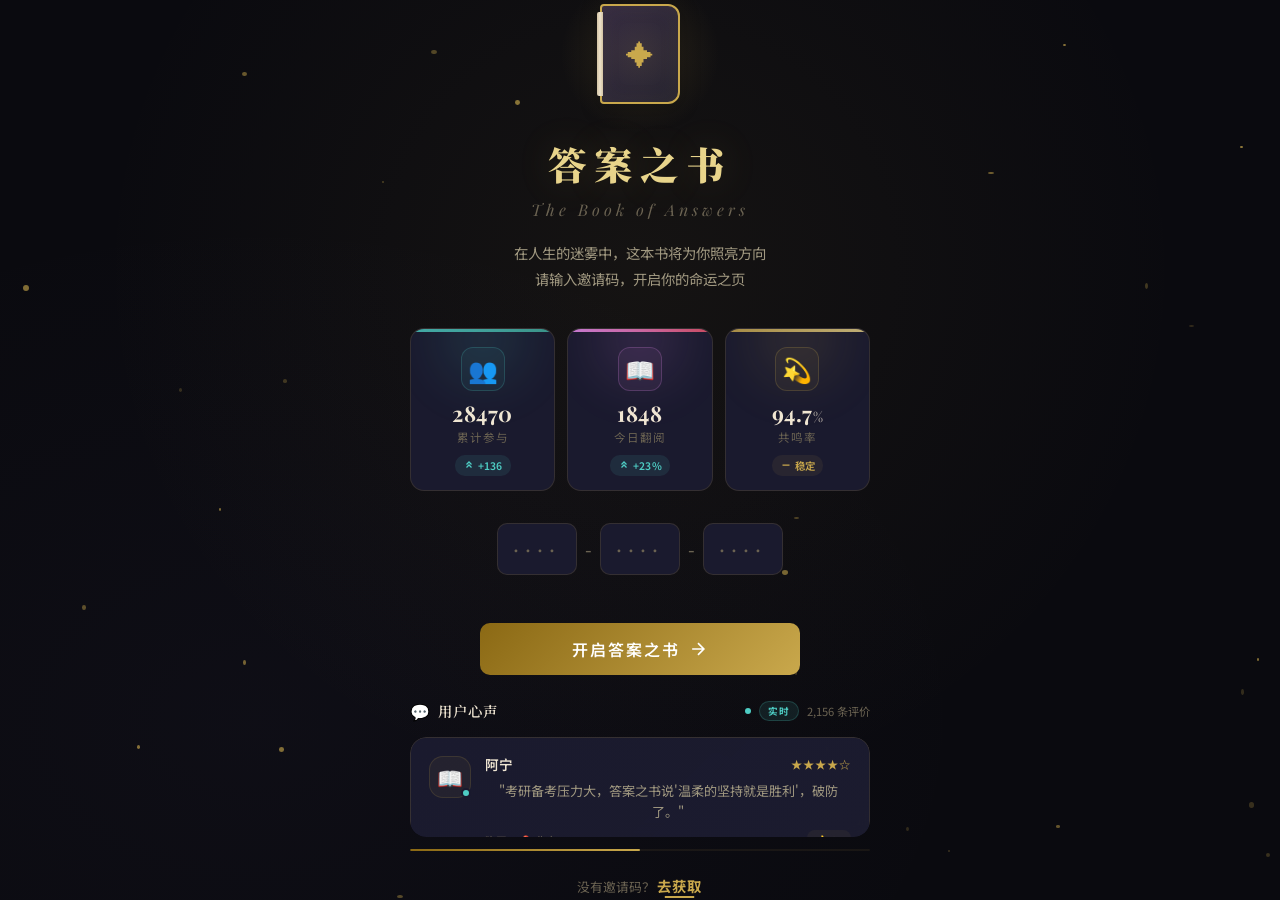
==== index.html @ 8a8ade51 "Deploy answer-book to GitHub Pages" ====
<!DOCTYPE html>
<html lang="zh-CN">
<head>
    <meta charset="UTF-8">
    <meta name="viewport" content="width=device-width, initial-scale=1.0, maximum-scale=1.0, user-scalable=no, viewport-fit=cover">
    <title>答案之书 · The Book of Answers</title>
    <meta name="description" content="在犹豫不决的时候，翻开答案之书，找到你内心的答案">
    <link rel="preconnect" href="https://fonts.googleapis.com">
    <link href="https://fonts.googleapis.com/css2?family=Playfair+Display:ital,wght@0,400;0,700;1,400&family=Noto+Serif+SC:wght@400;600;700;900&family=Noto+Sans+SC:wght@300;400;500;700&display=swap" rel="stylesheet">
    <link rel="stylesheet" href="styles.css">
</head>
<body>
    <div id="app">
        <!-- ============ 第一屏：邀请码验证 ============ -->
        <section id="page-invite" class="page active">
            <div class="invite-container">
                <!-- 高级粒子背景 -->
                <div class="invite-particles" id="particles"></div>
                <!-- 光晕装饰 -->
                <div class="ambient-orb orb-1"></div>
                <div class="ambient-orb orb-2"></div>
                <div class="ambient-orb orb-3"></div>

                <div class="invite-content">



                    <div class="book-icon-wrapper">
                        <div class="book-icon">
                            <div class="book-cover">
                                <span class="book-symbol">✦</span>
                            </div>
                            <div class="book-pages"></div>
                        </div>
                        <div class="book-glow"></div>
                        <!-- 光环动画 -->
                        <div class="book-ring ring-1"></div>
                        <div class="book-ring ring-2"></div>
                    </div>

                    <h1 class="invite-title">答案之书</h1>
                    <p class="invite-subtitle">The Book of Answers</p>
                    <p class="invite-desc">在人生的迷雾中，这本书将为你照亮方向<br>请输入邀请码，开启你的命运之页</p>
                    
                    <!-- 数据统计卡片组 -->
                    <div class="stats-cards">
                        <div class="stat-card stat-card-users">
                            <div class="stat-card-glow"></div>
                            <div class="stat-card-icon">
                                <span class="stat-icon-inner">👥</span>
                                <div class="stat-icon-ring"></div>
                            </div>
                            <div class="stat-card-body">
                                <div class="stat-card-number" id="statUsers">28,462</div>
                                <div class="stat-card-label">累计参与</div>
                            </div>
                            <div class="stat-card-trend trend-up">
                                <svg width="12" height="12" viewBox="0 0 24 24" fill="none" stroke="currentColor" stroke-width="2.5"><path d="M7 17l5-5 5 5"/><path d="M7 11l5-5 5 5"/></svg>
                                <span class="trend-text">+128</span>
                            </div>
                        </div>
                        <div class="stat-card stat-card-today">
                            <div class="stat-card-glow"></div>
                            <div class="stat-card-icon">
                                <span class="stat-icon-inner">📖</span>
                                <div class="stat-icon-ring"></div>
                            </div>
                            <div class="stat-card-body">
                                <div class="stat-card-number" id="statToday">1,847</div>
                                <div class="stat-card-label">今日翻阅</div>
                            </div>
                            <div class="stat-card-trend trend-up">
                                <svg width="12" height="12" viewBox="0 0 24 24" fill="none" stroke="currentColor" stroke-width="2.5"><path d="M7 17l5-5 5 5"/><path d="M7 11l5-5 5 5"/></svg>
                                <span class="trend-text">+23%</span>
                            </div>
                        </div>
                        <div class="stat-card stat-card-rate">
                            <div class="stat-card-glow"></div>
                            <div class="stat-card-icon">
                                <span class="stat-icon-inner">💫</span>
                                <div class="stat-icon-ring"></div>
                            </div>
                            <div class="stat-card-body">
                                <div class="stat-card-number" id="statAccuracy">94.7<span class="stat-unit">%</span></div>
                                <div class="stat-card-label">共鸣率</div>
                            </div>
                            <div class="stat-card-trend trend-stable">
                                <svg width="12" height="12" viewBox="0 0 24 24" fill="none" stroke="currentColor" stroke-width="2.5"><path d="M5 12h14"/></svg>
                                <span class="trend-text">稳定</span>
                            </div>
                        </div>
                    </div>

                    <div class="invite-input-group">
                        <div class="code-inputs">
                            <input type="text" class="code-segment" id="code1" maxlength="4" placeholder="····" autocomplete="off">
                            <span class="code-divider">-</span>
                            <input type="text" class="code-segment" id="code2" maxlength="4" placeholder="····" autocomplete="off">
                            <span class="code-divider">-</span>
                            <input type="text" class="code-segment" id="code3" maxlength="4" placeholder="····" autocomplete="off">
                        </div>
                        <p class="invite-error" id="inviteError"></p>
                        <button class="btn-enter" id="btnEnter" onclick="verifyInviteCode()">
                            <span>开启答案之书</span>
                            <svg width="20" height="20" viewBox="0 0 24 24" fill="none" stroke="currentColor" stroke-width="2"><path d="M5 12h14M12 5l7 7-7 7"/></svg>
                        </button>
                    </div>

                    <!-- 用户评价横板卡片 -->
                    <div class="testimonial-section">
                        <div class="testimonial-header">
                            <div class="testimonial-header-left">
                                <span class="testimonial-icon">💬</span>
                                <span class="testimonial-title">用户心声</span>
                            </div>
                            <div class="testimonial-header-right">
                                <span class="testimonial-live-dot"></span>
                                <span class="testimonial-badge">实时</span>
                                <span class="testimonial-total">2,156 条评价</span>
                            </div>
                        </div>
                        <div class="testimonial-track-wrapper">
                            <div class="testimonial-track" id="testimonialTrack">
                                <div class="testimonial-hcard active">
                                    <div class="t-hcard-left">
                                        <div class="t-avatar-wrapper">
                                            <span class="t-avatar">🌸</span>
                                            <span class="t-avatar-status"></span>
                                        </div>
                                    </div>
                                    <div class="t-hcard-body">
                                        <div class="t-hcard-top">
                                            <span class="t-username">小鹿</span>
                                            <span class="t-stars">★★★★★</span>
                                        </div>
                                        <p class="t-hcard-text">"犹豫要不要辞职的时候翻到了'机不可失时不再来'，给了我勇气。"</p>
                                        <div class="t-hcard-footer">
                                            <span class="t-time">3小时前</span>
                                            <span class="t-location">📍 杭州</span>
                                            <span class="t-helpful">👍 128</span>
                                        </div>
                                    </div>
                                </div>
                                <div class="testimonial-hcard">
                                    <div class="t-hcard-left">
                                        <div class="t-avatar-wrapper">
                                            <span class="t-avatar">🦋</span>
                                            <span class="t-avatar-status"></span>
                                        </div>
                                    </div>
                                    <div class="t-hcard-body">
                                        <div class="t-hcard-top">
                                            <span class="t-username">清风</span>
                                            <span class="t-stars">★★★★★</span>
                                        </div>
                                        <p class="t-hcard-text">"真的很神奇，翻到的答案就像有人在对我说话一样温暖。"</p>
                                        <div class="t-hcard-footer">
                                            <span class="t-time">5小时前</span>
                                            <span class="t-location">📍 上海</span>
                                            <span class="t-helpful">👍 96</span>
                                        </div>
                                    </div>
                                </div>
                                <div class="testimonial-hcard">
                                    <div class="t-hcard-left">
                                        <div class="t-avatar-wrapper">
                                            <span class="t-avatar">🌙</span>
                                            <span class="t-avatar-status"></span>
                                        </div>
                                    </div>
                                    <div class="t-hcard-body">
                                        <div class="t-hcard-top">
                                            <span class="t-username">月亮</span>
                                            <span class="t-stars">★★★★★</span>
                                        </div>
                                        <p class="t-hcard-text">"问了感情的问题，答案是'好好生活，慢慢相遇'，瞬间治愈。"</p>
                                        <div class="t-hcard-footer">
                                            <span class="t-time">昨天</span>
                                            <span class="t-location">📍 成都</span>
                                            <span class="t-helpful">👍 203</span>
                                        </div>
                                    </div>
                                </div>
                                <div class="testimonial-hcard">
                                    <div class="t-hcard-left">
                                        <div class="t-avatar-wrapper">
                                            <span class="t-avatar">📖</span>
                                            <span class="t-avatar-status"></span>
                                        </div>
                                    </div>
                                    <div class="t-hcard-body">
                                        <div class="t-hcard-top">
                                            <span class="t-username">阿宁</span>
                                            <span class="t-stars">★★★★☆</span>
                                        </div>
                                        <p class="t-hcard-text">"考研备考压力大，答案之书说'温柔的坚持就是胜利'，破防了。"</p>
                                        <div class="t-hcard-footer">
                                            <span class="t-time">昨天</span>
                                            <span class="t-location">📍 北京</span>
                                            <span class="t-helpful">👍 87</span>
                                        </div>
                                    </div>
                                </div>
                                <div class="testimonial-hcard">
                                    <div class="t-hcard-left">
                                        <div class="t-avatar-wrapper">
                                            <span class="t-avatar">✨</span>
                                            <span class="t-avatar-status"></span>
                                        </div>
                                    </div>
                                    <div class="t-hcard-body">
                                        <div class="t-hcard-top">
                                            <span class="t-username">星河</span>
                                            <span class="t-stars">★★★★★</span>
                                        </div>
                                        <p class="t-hcard-text">"每天睡前翻一页，已经成了我的仪式感，答案总是恰到好处。"</p>
                                        <div class="t-hcard-footer">
                                            <span class="t-time">2天前</span>
                                            <span class="t-location">📍 深圳</span>
                                            <span class="t-helpful">👍 156</span>
                                        </div>
                                    </div>
                                </div>
                            </div>
                        </div>
                        <div class="testimonial-progress" id="testimonialProgress">
                            <div class="testimonial-progress-bar" id="testimonialProgressBar"></div>
                        </div>
                    </div>
                    
                    <p class="invite-hint">没有邀请码？<a href="javascript:void(0)" class="invite-hint-link" id="buyLink" onclick="goToBuyPage()"><strong>去获取</strong></a></p>
                </div>
            </div>
        </section>

        <!-- ============ 第二屏：问题维度选择 ============ -->
        <section id="page-question" class="page">
            <!-- 氛围装饰：背景粒子 -->
            <div class="q-atmosphere">
                <div class="q-particles" id="qParticles"></div>
                <div class="q-orb q-orb-1"></div>
                <div class="q-orb q-orb-2"></div>
                <div class="q-orb q-orb-3"></div>
                <!-- 浮动符号装饰 -->
                <div class="q-float-symbols">
                    <span class="q-float-sym sym-1">✦</span>
                    <span class="q-float-sym sym-2">☽</span>
                    <span class="q-float-sym sym-3">✧</span>
                    <span class="q-float-sym sym-4">⚝</span>
                    <span class="q-float-sym sym-5">✦</span>
                    <span class="q-float-sym sym-6">☆</span>
                </div>
            </div>

            <div class="question-container">
                <header class="q-header">
                    <button class="btn-back" onclick="goBackSmart()">
                        <svg width="20" height="20" viewBox="0 0 24 24" fill="none" stroke="currentColor" stroke-width="2"><path d="M19 12H5M12 19l-7-7 7-7"/></svg>
                    </button>
                    <h2 class="q-header-title">向答案之书提问</h2>
                    <div style="width:40px"></div>
                </header>

                <!-- ★ 升级版实时动态信息条 ★ -->
                <div class="question-live-bar" id="questionLiveBar">
                    <!-- 滚动消息区域 -->
                    <div class="live-bar-marquee">
                        <div class="live-bar-marquee-inner" id="liveBarMarquee">
                            <div class="marquee-item active">
                                <span class="marquee-avatar">🌸</span>
                                <span class="marquee-text">来自上海的用户刚刚翻开了第 87 页</span>
                            </div>
                        </div>
                    </div>
                    <!-- 右侧实时计数器 -->
                    <div class="live-bar-right">
                        <div class="live-bar-counter">
                            <span class="live-bar-pulse"></span>
                            <span class="live-counter-num" id="onlineCount">326</span>
                            <span class="live-counter-label">在线</span>
                        </div>
                    </div>
                </div>

                <!-- ★ 实时热门话题滚动条 ★ -->
                <div class="hot-topic-bar">
                    <div class="hot-topic-icon">
                        <span class="fire-icon">🔥</span>
                        <span class="hot-topic-label">热门</span>
                    </div>
                    <div class="hot-topic-scroll" id="hotTopicScroll">
                        <div class="hot-topic-item active" id="hotTopicItem">
                            <span class="hot-topic-text">情感类问题今日最热</span>
                            <span class="hot-topic-count">2,481 人关注</span>
                        </div>
                    </div>
                </div>

                <!-- Step 1: 选择维度 -->
                <div id="step-dimension" class="q-step active">
                    <div class="step-indicator">
                        <div class="step-dot active"></div>
                        <div class="step-line"></div>
                        <div class="step-dot"></div>
                        <div class="step-line"></div>
                        <div class="step-dot"></div>
                    </div>
                    <h3 class="q-step-title">你的问题关于哪个方面？</h3>
                    <p class="q-step-desc">选择一个最贴近你困惑的维度</p>
                    <div class="dimension-grid" id="dimensionGrid"></div>

                    <!-- ★ 升级版热门问题标签云 ★ -->
                    <div class="hot-tags-section">
                        <div class="hot-tags-header">
                            <span class="hot-tags-fire">🔥</span>
                            <span class="hot-tags-title">大家都在问</span>
                            <span class="hot-tags-badge" id="hotTagsBadge">实时</span>
                        </div>
                        <div class="hot-tags-cloud" id="hotTagsCloud">
                            <span class="hot-tag hot-tag-fire" onclick="selectDimension('love')" data-heat="hot">
                                <span class="hot-tag-icon">💕</span>
                                <span class="hot-tag-text">暗恋表白</span>
                                <span class="hot-tag-count">1.2k</span>
                            </span>
                            <span class="hot-tag hot-tag-fire" onclick="selectDimension('career')" data-heat="hot">
                                <span class="hot-tag-icon">💼</span>
                                <span class="hot-tag-text">跳槽选择</span>
                                <span class="hot-tag-count">986</span>
                            </span>
                            <span class="hot-tag hot-tag-warm" onclick="selectDimension('study')" data-heat="warm">
                                <span class="hot-tag-icon">📚</span>
                                <span class="hot-tag-text">考研上岸</span>
                                <span class="hot-tag-count">874</span>
                            </span>
                            <span class="hot-tag hot-tag-warm" onclick="selectDimension('self')" data-heat="warm">
                                <span class="hot-tag-icon">🌟</span>
                                <span class="hot-tag-text">人生方向</span>
                                <span class="hot-tag-count">756</span>
                            </span>
                            <span class="hot-tag hot-tag-normal" onclick="selectDimension('love')" data-heat="normal">
                                <span class="hot-tag-icon">💔</span>
                                <span class="hot-tag-text">分手复合</span>
                                <span class="hot-tag-count">643</span>
                            </span>
                            <span class="hot-tag hot-tag-normal" onclick="selectDimension('wealth')" data-heat="normal">
                                <span class="hot-tag-icon">💰</span>
                                <span class="hot-tag-text">投资决策</span>
                                <span class="hot-tag-count">521</span>
                            </span>
                            <span class="hot-tag hot-tag-cool" onclick="selectDimension('family')" data-heat="cool">
                                <span class="hot-tag-icon">🏠</span>
                                <span class="hot-tag-text">家庭关系</span>
                                <span class="hot-tag-count">412</span>
                            </span>
                            <span class="hot-tag hot-tag-cool" onclick="selectDimension('career')" data-heat="cool">
                                <span class="hot-tag-icon">🚀</span>
                                <span class="hot-tag-text">创业副业</span>
                                <span class="hot-tag-count">389</span>
                            </span>
                        </div>
                    </div>
                </div>

                <!-- Step 2: 选择子分类 -->
                <div id="step-subcategory" class="q-step">
                    <div class="step-indicator">
                        <div class="step-dot done"></div>
                        <div class="step-line done"></div>
                        <div class="step-dot active"></div>
                        <div class="step-line"></div>
                        <div class="step-dot"></div>
                    </div>
                    <h3 class="q-step-title" id="subTitle">更具体地说…</h3>
                    <p class="q-step-desc">选择更精确的分类，帮助答案之书给你更有针对性的回答</p>
                    <div class="subcategory-list" id="subcategoryList"></div>
                    <button class="btn-step-back" onclick="goToStep('step-dimension')">
                        <svg width="16" height="16" viewBox="0 0 24 24" fill="none" stroke="currentColor" stroke-width="2"><path d="M19 12H5M12 19l-7-7 7-7"/></svg>
                        重新选择维度
                    </button>
                </div>

                <!-- Step 3: 确认提问 -->
                <div id="step-confirm" class="q-step">
                    <div class="step-indicator">
                        <div class="step-dot done"></div>
                        <div class="step-line done"></div>
                        <div class="step-dot done"></div>
                        <div class="step-line done"></div>
                        <div class="step-dot active"></div>
                    </div>
                    <div class="confirm-card">
                        <div class="confirm-icon" id="confirmIcon">💕</div>
                        <div class="confirm-dimension" id="confirmDimension">情感</div>
                        <div class="confirm-sub" id="confirmSub">暗恋/表白</div>
                        <div class="confirm-divider"></div>
                        <p class="confirm-instruction">现在，在心中默念你的问题…<br>集中精神，感受你的内心</p>
                        <textarea class="confirm-textarea" id="userQuestion" placeholder="（选填）在这里写下你的问题，获得更精准的解读..." maxlength="200"></textarea>
                        <p class="confirm-char-count"><span id="charCount">0</span>/200</p>
                    </div>

                    <!-- 仪式感提示（升级版） -->
                    <div class="ritual-tip">
                        <div class="ritual-tip-glow"></div>
                        <div class="ritual-tip-icon">🕯️</div>
                        <p>深呼吸，放空杂念，让答案之书感应你的心绪</p>
                        <div class="ritual-tip-sparkles">
                            <span class="sparkle s1">✧</span>
                            <span class="sparkle s2">✦</span>
                            <span class="sparkle s3">✧</span>
                        </div>
                    </div>

                    <button class="btn-divine" onclick="startDivination()">
                        <span class="btn-divine-icon">✦</span>
                        <span>翻开答案之书</span>
                        <span class="btn-divine-glow"></span>
                    </button>
                    <button class="btn-step-back" onclick="goToStep('step-subcategory')">
                        <svg width="16" height="16" viewBox="0 0 24 24" fill="none" stroke="currentColor" stroke-width="2"><path d="M19 12H5M12 19l-7-7 7-7"/></svg>
                        重新选择
                    </button>
                </div>
            </div>
        </section>

        <!-- ============ 第三屏：翻书动画 + Loading ============ -->
        <section id="page-loading" class="page">
            <div class="loading-container">
                <!-- 背景星尘 -->
                <div class="stardust-bg" id="stardustBg"></div>

                <div class="loading-book">
                    <div class="loading-book-inner">
                        <div class="book-3d">
                            <div class="book-3d-cover front">
                                <div class="cover-content">
                                    <span class="cover-symbol">✦</span>
                                    <span class="cover-text">ANSWERS</span>
                                </div>
                            </div>
                            <div class="book-3d-page page-1"><div class="page-inner-text"></div></div>
                            <div class="book-3d-page page-2"><div class="page-inner-text"></div></div>
                            <div class="book-3d-page page-3"><div class="page-inner-text"></div></div>
                            <div class="book-3d-page page-4"><div class="page-inner-text"></div></div>
                            <div class="book-3d-page page-5"><div class="page-inner-text"></div></div>
                            <div class="book-3d-page page-6"><div class="page-inner-text"></div></div>
                            <div class="book-3d-page page-7"><div class="page-inner-text"></div></div>
                            <div class="book-3d-cover back"></div>
                        </div>
                        <!-- 翻书光粒子 -->
                        <div class="flip-particles" id="flipParticles"></div>
                        <!-- 书本阴影 -->
                        <div class="book-shadow"></div>
                    </div>
                </div>
                <div class="loading-text">
                    <p class="loading-main" id="loadingText">答案之书正在翻阅…</p>
                    <p class="loading-sub" id="loadingSubText">命运的齿轮正在转动</p>
                </div>
                <div class="loading-progress">
                    <div class="loading-progress-bar" id="progressBar"></div>
                    <div class="loading-progress-glow"></div>
                </div>
                <!-- 底部氛围文字 -->
                <p class="loading-atmosphere">「 万物皆有答案，你只需翻开那一页 」</p>
            </div>
        </section>

        <!-- ============ 第四屏：答案展示 ============ -->
        <section id="page-answer" class="page">
            <div class="answer-container">
                <div class="answer-book-wrapper">
                    <div class="answer-book">
                        <div class="answer-book-spine"></div>
                        <div class="answer-page-left">
                            <div class="page-number" id="pageNumLeft">—</div>
                            <div class="page-ornament top-left">✦</div>
                            <div class="page-ornament bottom-right">✦</div>
                        </div>
                        <div class="answer-page-right">
                            <div class="page-ornament top-right">✦</div>
                            <div class="page-number-right" id="pageNumRight"></div>
                            <div class="answer-content">
                                <p class="answer-label">— 答案之书 · 第 <span id="answerPageNum">42</span> 页 —</p>
                                <blockquote class="answer-text" id="answerText">
                                    顺其自然
                                </blockquote>
                                <div class="answer-mood" id="answerMood"></div>
                            </div>
                            <div class="page-ornament bottom-left">✦</div>
                        </div>
                    </div>
                </div>

                <div class="answer-actions">
                    <button class="btn-interpret" onclick="showInterpretation()">
                        <span class="btn-interpret-icon">🔮</span>
                        <span>深度解读这个答案</span>
                    </button>
                    <button class="btn-retry" onclick="retryQuestion()">
                        <svg width="18" height="18" viewBox="0 0 24 24" fill="none" stroke="currentColor" stroke-width="2"><path d="M1 4v6h6M23 20v-6h-6"/><path d="M20.49 9A9 9 0 0 0 5.64 5.64L1 10m22 4l-4.64 4.36A9 9 0 0 1 3.51 15"/></svg>
                        <span>再问一次</span>
                    </button>
                    <button class="btn-new-question" onclick="newQuestion()">
                        <svg width="18" height="18" viewBox="0 0 24 24" fill="none" stroke="currentColor" stroke-width="2"><path d="M12 5v14M5 12h14"/></svg>
                        <span>问新的问题</span>
                    </button>
                </div>
            </div>

            <!-- 深度解读弹窗 -->
            <div class="interpret-overlay" id="interpretOverlay">
                <div class="interpret-panel">
                    <div class="interpret-header">
                        <h3>🔮 深度解读</h3>
                        <button class="interpret-close" onclick="closeInterpretation()">✕</button>
                    </div>
                    <div class="interpret-body" id="interpretBody">
                        <div class="interpret-question-info">
                            <span class="interpret-tag" id="interpretTag">情感 · 暗恋/表白</span>
                        </div>
                        <div class="interpret-answer-echo">
                            <span class="echo-label">答案之书说：</span>
                            <span class="echo-text" id="echoText">顺其自然</span>
                        </div>
                        <div class="interpret-content" id="interpretContent"></div>
                        <div class="interpret-user-q" id="interpretUserQ" style="display:none">
                            <span class="uq-label">你的心声：</span>
                            <span class="uq-text" id="uqText"></span>
                        </div>
                        <div class="interpret-extra" id="interpretExtra"></div>
                    </div>
                    <div class="interpret-footer">
                        <button class="btn-share" onclick="saveLongImage()">
                            <svg width="16" height="16" viewBox="0 0 24 24" fill="none" stroke="currentColor" stroke-width="2"><path d="M21 15v4a2 2 0 0 1-2 2H5a2 2 0 0 1-2-2v-4"/><polyline points="7 10 12 15 17 10"/><line x1="12" y1="15" x2="12" y2="3"/></svg>
                            保存长图记录
                        </button>
                        <button class="btn-close-interpret" onclick="closeInterpretation()">知道了</button>
                    </div>
                </div>
            </div>
        </section>
    </div>

    <!-- 全局 Toast -->
    <div class="toast-container" id="toastContainer"></div>

    <script src="answers.js"></script>
    <script src="invite-code.js"></script>
    <script src="app.js"></script>
</body>
</html>
---- styles.css ----
/* ============================================================
   答案之书 · The Book of Answers — 主样式
   ============================================================ */

/* ===== Reset & Variables ===== */
:root {
    --bg-deep: #0a0a0f;
    --bg-surface: #12121a;
    --bg-card: #1a1a2e;
    --bg-card-hover: #222240;
    --text-primary: #f0e6d3;
    --text-secondary: #a09880;
    --text-muted: #6b6352;
    --gold: #c9a84c;
    --gold-light: #e8d48b;
    --gold-dark: #8b6914;
    --accent: #7c6fbd;
    --accent-light: #a89ed6;
    --border: rgba(201, 168, 76, 0.15);
    --shadow: 0 8px 32px rgba(0,0,0,0.4);
    --shadow-gold: 0 0 40px rgba(201, 168, 76, 0.1);
    --radius: 16px;
    --radius-sm: 10px;
    --font-serif: 'Noto Serif SC', 'Playfair Display', Georgia, serif;
    --font-sans: 'Noto Sans SC', -apple-system, BlinkMacSystemFont, sans-serif;
    --safe-bottom: env(safe-area-inset-bottom, 0px);
}

*,*::before,*::after { box-sizing: border-box; margin: 0; padding: 0; }

html { 
    font-size: 16px; 
    -webkit-text-size-adjust: 100%;
    scroll-behavior: smooth;
}

body {
    font-family: var(--font-sans);
    background: var(--bg-deep);
    color: var(--text-primary);
    min-height: 100vh;
    min-height: 100dvh;
    overflow-x: hidden;
    -webkit-font-smoothing: antialiased;
}

/* ===== Page System ===== */
.page {
    position: fixed;
    top: 0; left: 0; right: 0; bottom: 0;
    display: none;
    opacity: 0;
    transition: opacity 0.5s ease;
    overflow-y: auto;
    -webkit-overflow-scrolling: touch;
}
.page.active {
    display: flex;
    flex-direction: column;
    opacity: 1;
    z-index: 1;
    animation: fadeIn 0.6s ease forwards;
}
@keyframes fadeIn {
    from { opacity: 0; transform: translateY(10px); }
    to { opacity: 1; transform: translateY(0); }
}

/* ===== Shake Animation ===== */
@keyframes shake {
    0%,100% { transform: translateX(0); }
    20% { transform: translateX(-8px); }
    40% { transform: translateX(8px); }
    60% { transform: translateX(-5px); }
    80% { transform: translateX(5px); }
}
.shake { animation: shake 0.5s ease; }

/* ===========================================================
   PAGE 1: 邀请码验证
   =========================================================== */
.invite-container {
    flex: 1;
    display: flex;
    align-items: center;
    justify-content: center;
    min-height: 100vh;
    min-height: 100dvh;
    position: relative;
    background: 
        radial-gradient(ellipse at 50% 30%, rgba(201,168,76,0.06) 0%, transparent 60%),
        radial-gradient(ellipse at 20% 80%, rgba(124,111,189,0.04) 0%, transparent 50%),
        var(--bg-deep);
    padding: 24px;
}

/* 粒子 */
.invite-particles { position: absolute; top: 0; left: 0; right: 0; bottom: 0; overflow: hidden; pointer-events: none; }
.particle {
    position: absolute;
    border-radius: 50%;
    background: var(--gold);
    animation: particleFloat 6s ease-in-out infinite;
}
@keyframes particleFloat {
    0%,100% { transform: translateY(0) scale(1); opacity: 0.3; }
    50% { transform: translateY(-30px) scale(1.3); opacity: 0.7; }
}

/* 内容 */
.invite-content {
    text-align: center;
    max-width: 460px;
    width: 100%;
    position: relative;
    z-index: 2;
}

/* 书本图标 */
.book-icon-wrapper {
    position: relative;
    margin-bottom: 32px;
    display: inline-block;
}
.book-icon {
    width: 80px; height: 100px;
    position: relative;
    margin: 0 auto;
}
.book-cover {
    width: 80px; height: 100px;
    background: linear-gradient(135deg, #2a2240, #1a1a2e);
    border: 2px solid var(--gold);
    border-radius: 4px 12px 12px 4px;
    display: flex;
    align-items: center;
    justify-content: center;
    position: relative;
    box-shadow: 
        inset 0 0 20px rgba(201,168,76,0.1),
        0 4px 20px rgba(0,0,0,0.3);
}
.book-symbol {
    font-size: 28px;
    color: var(--gold);
    animation: symbolPulse 3s ease-in-out infinite;
}
@keyframes symbolPulse {
    0%,100% { opacity: 0.7; transform: scale(1); }
    50% { opacity: 1; transform: scale(1.1); }
}
.book-pages {
    position: absolute;
    left: -3px; top: 8px;
    width: 6px; height: 84px;
    background: linear-gradient(to right, #d4c5a9, #f0e6d3, #d4c5a9);
    border-radius: 2px 0 0 2px;
}
.book-glow {
    position: absolute;
    top: 50%; left: 50%;
    transform: translate(-50%,-50%);
    width: 160px; height: 160px;
    border-radius: 50%;
    background: radial-gradient(circle, rgba(201,168,76,0.15) 0%, transparent 70%);
    animation: glowPulse 4s ease-in-out infinite;
}
@keyframes glowPulse {
    0%,100% { transform: translate(-50%,-50%) scale(1); opacity: 0.5; }
    50% { transform: translate(-50%,-50%) scale(1.2); opacity: 0.8; }
}

.invite-title {
    font-family: var(--font-serif);
    font-size: 2.4rem;
    font-weight: 900;
    color: var(--gold-light);
    letter-spacing: 8px;
    margin-bottom: 8px;
    text-shadow: 0 0 40px rgba(201,168,76,0.2);
}
.invite-subtitle {
    font-family: 'Playfair Display', serif;
    font-style: italic;
    font-size: 1rem;
    color: var(--text-muted);
    letter-spacing: 4px;
    margin-bottom: 20px;
}
.invite-desc {
    font-size: 0.9rem;
    color: var(--text-secondary);
    line-height: 1.8;
    margin-bottom: 36px;
}

/* 邀请码输入 */
.invite-input-group { margin-bottom: 24px; }
.code-inputs {
    display: flex;
    align-items: center;
    justify-content: center;
    gap: 8px;
    margin-bottom: 12px;
}
.code-segment {
    width: 80px; height: 52px;
    background: var(--bg-card);
    border: 1.5px solid var(--border);
    border-radius: var(--radius-sm);
    color: var(--gold-light);
    font-family: 'JetBrains Mono', 'Playfair Display', monospace;
    font-size: 1.2rem;
    text-align: center;
    letter-spacing: 4px;
    outline: none;
    transition: all 0.3s ease;
}
.code-segment:focus {
    border-color: var(--gold);
    box-shadow: 0 0 20px rgba(201,168,76,0.15);
    background: rgba(201,168,76,0.05);
}
.code-segment::placeholder {
    color: var(--text-muted);
    letter-spacing: 6px;
    font-size: 1.4rem;
}
.code-divider {
    color: var(--text-muted);
    font-size: 1.2rem;
}

.invite-error {
    color: #ff6b6b;
    font-size: 0.85rem;
    min-height: 20px;
    opacity: 0;
    transition: opacity 0.3s;
}
.invite-error.visible, .invite-error:not(:empty) { opacity: 1; }

.btn-enter {
    width: 100%;
    max-width: 320px;
    height: 52px;
    background: linear-gradient(135deg, var(--gold-dark), var(--gold));
    border: none;
    border-radius: var(--radius-sm);
    color: #fff;
    font-family: var(--font-sans);
    font-size: 1rem;
    font-weight: 600;
    cursor: pointer;
    display: flex;
    align-items: center;
    justify-content: center;
    gap: 8px;
    transition: all 0.3s ease;
    letter-spacing: 2px;
    margin: 16px auto 0;
}
.btn-enter:hover {
    transform: translateY(-2px);
    box-shadow: 0 8px 30px rgba(201,168,76,0.3);
}
.btn-enter:active { transform: translateY(0) scale(0.98); }
.btn-enter.loading { opacity: 0.7; pointer-events: none; }

.invite-hint {
    color: var(--text-muted);
    font-size: 0.8rem;
    margin-top: 24px;
}
.invite-hint strong { color: var(--text-secondary); }
.invite-hint-link {
    color: var(--gold);
    text-decoration: none;
    font-weight: 700;
    position: relative;
    padding: 0 2px;
    transition: all 0.3s ease;
}
.invite-hint-link strong {
    color: inherit;
    font-size: 0.9rem;
    letter-spacing: 1px;
}
.invite-hint-link::after {
    content: '';
    position: absolute;
    bottom: -2px;
    left: 0;
    width: 100%;
    height: 1.5px;
    background: var(--gold);
    transform: scaleX(0.6);
    transition: transform 0.3s ease;
}
.invite-hint-link:hover {
    color: var(--gold-light);
}
.invite-hint-link:hover::after {
    transform: scaleX(1);
}

/* ===== 统计卡片组 ===== */
.stats-cards {
    display: grid;
    grid-template-columns: repeat(3, 1fr);
    gap: 12px;
    margin-bottom: 32px;
    width: 100%;
}
.stat-card {
    position: relative;
    background: var(--bg-card);
    border: 1px solid var(--border);
    border-radius: 14px;
    padding: 18px 14px 14px;
    display: flex;
    flex-direction: column;
    align-items: center;
    gap: 10px;
    overflow: hidden;
    transition: all 0.4s cubic-bezier(0.25, 0.46, 0.45, 0.94);
    cursor: default;
}
.stat-card::before {
    content: '';
    position: absolute;
    top: 0; left: 0; right: 0;
    height: 3px;
    border-radius: 14px 14px 0 0;
    opacity: 0.8;
    transition: opacity 0.3s;
}
.stat-card-users::before { background: linear-gradient(90deg, #4ECDC4, #44B09E); }
.stat-card-today::before { background: linear-gradient(90deg, #F093FB, #F5576C); }
.stat-card-rate::before { background: linear-gradient(90deg, #C9A84C, #E8D48B); }

.stat-card:hover {
    transform: translateY(-4px);
    border-color: rgba(201,168,76,0.3);
    box-shadow: 0 12px 32px rgba(0,0,0,0.3), 0 0 0 1px rgba(201,168,76,0.1);
}
.stat-card:hover::before { opacity: 1; }

.stat-card-glow {
    position: absolute;
    top: -30px; left: 50%;
    transform: translateX(-50%);
    width: 80px; height: 80px;
    border-radius: 50%;
    filter: blur(30px);
    opacity: 0.15;
    transition: opacity 0.4s;
}
.stat-card-users .stat-card-glow { background: #4ECDC4; }
.stat-card-today .stat-card-glow { background: #F093FB; }
.stat-card-rate .stat-card-glow { background: var(--gold); }
.stat-card:hover .stat-card-glow { opacity: 0.3; }

.stat-card-icon {
    position: relative;
    width: 44px; height: 44px;
    display: flex;
    align-items: center;
    justify-content: center;
}
.stat-icon-inner {
    font-size: 1.5rem;
    position: relative;
    z-index: 1;
}
.stat-icon-ring {
    position: absolute;
    top: 0; left: 0; right: 0; bottom: 0;
    border-radius: 12px;
    border: 1.5px solid rgba(201,168,76,0.15);
    background: rgba(201,168,76,0.04);
    animation: iconRingPulse 4s ease-in-out infinite;
}
@keyframes iconRingPulse {
    0%, 100% { transform: scale(1); opacity: 0.6; }
    50% { transform: scale(1.08); opacity: 1; }
}
.stat-card-users .stat-icon-ring {
    border-color: rgba(78,205,196,0.2);
    background: rgba(78,205,196,0.06);
}
.stat-card-today .stat-icon-ring {
    border-color: rgba(240,147,251,0.2);
    background: rgba(240,147,251,0.06);
}
.stat-card-rate .stat-icon-ring {
    border-color: rgba(201,168,76,0.2);
    background: rgba(201,168,76,0.06);
}

.stat-card-body { text-align: center; }
.stat-card-number {
    font-family: 'Playfair Display', var(--font-serif);
    font-size: 1.35rem;
    font-weight: 700;
    color: var(--text-primary);
    letter-spacing: 0.5px;
    line-height: 1.2;
    transition: color 0.3s;
}
.stat-card:hover .stat-card-number { color: var(--gold-light); }
.stat-unit {
    font-size: 0.85rem;
    font-weight: 400;
    opacity: 0.7;
}
.stat-card-label {
    font-size: 0.72rem;
    color: var(--text-muted);
    letter-spacing: 1px;
    margin-top: 2px;
}

.stat-card-trend {
    display: flex;
    align-items: center;
    gap: 3px;
    padding: 3px 8px;
    border-radius: 10px;
    font-size: 0.65rem;
    font-weight: 600;
}
.trend-up {
    color: #4ECDC4;
    background: rgba(78,205,196,0.1);
}
.trend-stable {
    color: var(--gold);
    background: rgba(201,168,76,0.08);
}
.trend-text {
    letter-spacing: 0.3px;
}

/* ===== 用户评价横板卡片 ===== */
.testimonial-section {
    width: 100%;
    margin-bottom: 8px;
}
.testimonial-header {
    display: flex;
    align-items: center;
    justify-content: space-between;
    margin-bottom: 14px;
}
.testimonial-header-left {
    display: flex;
    align-items: center;
    gap: 8px;
}
.testimonial-icon { font-size: 1rem; }
.testimonial-title {
    font-family: var(--font-serif);
    font-size: 0.9rem;
    font-weight: 600;
    color: var(--text-primary);
    letter-spacing: 1px;
}
.testimonial-header-right {
    display: flex;
    align-items: center;
    gap: 8px;
}
.testimonial-live-dot {
    width: 6px; height: 6px;
    border-radius: 50%;
    background: #4ECDC4;
    animation: livePulse 2s ease-in-out infinite;
}
.testimonial-badge {
    font-size: 0.6rem;
    font-weight: 700;
    color: #4ECDC4;
    background: rgba(78,205,196,0.1);
    border: 1px solid rgba(78,205,196,0.2);
    padding: 2px 8px;
    border-radius: 10px;
    letter-spacing: 1px;
    text-transform: uppercase;
}
.testimonial-total {
    font-size: 0.7rem;
    color: var(--text-muted);
}

.testimonial-track-wrapper {
    position: relative;
    overflow: hidden;
    border-radius: 16px;
    min-height: 100px;
}
.testimonial-track {
    position: relative;
    min-height: 100px;
}

/* 横板评价卡片 */
.testimonial-hcard {
    position: absolute;
    top: 0; left: 0; right: 0;
    display: flex;
    gap: 14px;
    padding: 16px 18px;
    background: linear-gradient(135deg, var(--bg-card), rgba(30,30,50,0.9));
    border: 1px solid var(--border);
    border-radius: 16px;
    opacity: 0;
    transform: translateY(20px) scale(0.96);
    transition: all 0.5s cubic-bezier(0.25, 0.46, 0.45, 0.94);
    pointer-events: none;
    backdrop-filter: blur(8px);
    -webkit-backdrop-filter: blur(8px);
}
.testimonial-hcard.active {
    opacity: 1;
    transform: translateY(0) scale(1);
    pointer-events: auto;
}
.testimonial-hcard.exit {
    opacity: 0;
    transform: translateY(-20px) scale(0.96);
}

.t-hcard-left {
    flex-shrink: 0;
    display: flex;
    align-items: flex-start;
    padding-top: 2px;
}
.t-avatar-wrapper {
    position: relative;
    width: 42px; height: 42px;
    display: flex;
    align-items: center;
    justify-content: center;
    background: rgba(201,168,76,0.06);
    border: 1.5px solid rgba(201,168,76,0.15);
    border-radius: 14px;
}
.t-avatar { font-size: 1.3rem; }
.t-avatar-status {
    position: absolute;
    bottom: -1px; right: -1px;
    width: 10px; height: 10px;
    border-radius: 50%;
    background: #4ECDC4;
    border: 2px solid var(--bg-card);
}

.t-hcard-body {
    flex: 1;
    min-width: 0;
}
.t-hcard-top {
    display: flex;
    align-items: center;
    justify-content: space-between;
    margin-bottom: 6px;
}
.t-username {
    font-size: 0.85rem;
    font-weight: 600;
    color: var(--text-primary);
}
.t-stars {
    font-size: 0.7rem;
    color: var(--gold);
    letter-spacing: 1px;
}
.t-hcard-text {
    font-size: 0.82rem;
    color: var(--text-secondary);
    line-height: 1.6;
    margin: 0 0 8px;
    overflow: hidden;
    display: -webkit-box;
    -webkit-line-clamp: 2;
    -webkit-box-orient: vertical;
}
.t-hcard-footer {
    display: flex;
    align-items: center;
    gap: 12px;
    font-size: 0.68rem;
    color: var(--text-muted);
}
.t-helpful {
    margin-left: auto;
    background: rgba(201,168,76,0.06);
    padding: 2px 8px;
    border-radius: 8px;
}

/* 评价进度条 */
.testimonial-progress {
    margin-top: 12px;
    height: 2px;
    background: rgba(201,168,76,0.08);
    border-radius: 2px;
    overflow: hidden;
}
.testimonial-progress-bar {
    height: 100%;
    width: 20%;
    background: linear-gradient(90deg, var(--gold-dark), var(--gold));
    border-radius: 2px;
    transition: width 0.3s linear;
}

/* ===========================================================
   PAGE 2: 问题维度选择（升级版）
   =========================================================== */

/* --- 氛围装饰背景 --- */
.q-atmosphere {
    position: fixed;
    top: 0; left: 0; right: 0; bottom: 0;
    pointer-events: none;
    z-index: 0;
    overflow: hidden;
}
.q-particles {
    position: absolute;
    top: 0; left: 0; right: 0; bottom: 0;
}
.q-particle {
    position: absolute;
    border-radius: 50%;
    background: var(--gold);
    animation: qParticleFloat 8s ease-in-out infinite;
}
@keyframes qParticleFloat {
    0%, 100% { transform: translateY(0) translateX(0) scale(1); opacity: 0.15; }
    25% { transform: translateY(-20px) translateX(10px) scale(1.2); opacity: 0.4; }
    50% { transform: translateY(-35px) translateX(-5px) scale(1.1); opacity: 0.3; }
    75% { transform: translateY(-15px) translateX(15px) scale(0.9); opacity: 0.25; }
}
.q-orb {
    position: absolute;
    border-radius: 50%;
    filter: blur(60px);
    animation: qOrbDrift 12s ease-in-out infinite;
}
.q-orb-1 {
    width: 200px; height: 200px;
    top: 10%; left: -5%;
    background: rgba(201,168,76,0.06);
    animation-duration: 15s;
}
.q-orb-2 {
    width: 180px; height: 180px;
    top: 60%; right: -8%;
    background: rgba(124,111,189,0.05);
    animation-duration: 18s;
    animation-delay: -5s;
}
.q-orb-3 {
    width: 140px; height: 140px;
    top: 35%; left: 50%;
    background: rgba(255,107,138,0.04);
    animation-duration: 20s;
    animation-delay: -10s;
}
@keyframes qOrbDrift {
    0%, 100% { transform: translate(0, 0) scale(1); }
    25% { transform: translate(20px, -15px) scale(1.1); }
    50% { transform: translate(-10px, 20px) scale(0.95); }
    75% { transform: translate(15px, 10px) scale(1.05); }
}

/* 浮动符号装饰 */
.q-float-symbols { position: absolute; top: 0; left: 0; right: 0; bottom: 0; }
.q-float-sym {
    position: absolute;
    color: var(--gold);
    opacity: 0;
    animation: floatSymbol 10s ease-in-out infinite;
    font-size: 1rem;
}
.sym-1 { top: 8%; left: 12%; animation-delay: 0s; font-size: 0.9rem; }
.sym-2 { top: 15%; right: 10%; animation-delay: -2s; font-size: 1.3rem; }
.sym-3 { top: 40%; left: 5%; animation-delay: -4s; font-size: 0.8rem; }
.sym-4 { top: 55%; right: 8%; animation-delay: -6s; font-size: 1.1rem; }
.sym-5 { top: 75%; left: 15%; animation-delay: -3s; font-size: 0.7rem; }
.sym-6 { top: 85%; right: 15%; animation-delay: -7s; font-size: 1rem; }
@keyframes floatSymbol {
    0%, 100% { opacity: 0; transform: translateY(0) rotate(0deg); }
    15% { opacity: 0.2; }
    50% { opacity: 0.35; transform: translateY(-25px) rotate(180deg); }
    85% { opacity: 0.15; }
}

/* --- 主容器 --- */
.question-container {
    flex: 1;
    max-width: 600px;
    width: 100%;
    margin: 0 auto;
    padding: 0 20px;
    padding-bottom: calc(24px + var(--safe-bottom));
    position: relative;
    z-index: 2;
}

.q-header {
    display: flex;
    align-items: center;
    justify-content: space-between;
    padding: 16px 0;
    position: sticky;
    top: 0;
    background: linear-gradient(to bottom, var(--bg-deep) 60%, transparent);
    z-index: 10;
    backdrop-filter: blur(10px);
    -webkit-backdrop-filter: blur(10px);
}
.q-header-title {
    font-family: var(--font-serif);
    font-size: 1.1rem;
    color: var(--gold-light);
    letter-spacing: 2px;
}
.btn-back {
    width: 40px; height: 40px;
    border-radius: 50%;
    background: var(--bg-card);
    border: 1px solid var(--border);
    color: var(--text-secondary);
    display: flex;
    align-items: center;
    justify-content: center;
    cursor: pointer;
    transition: all 0.2s;
}
.btn-back:hover { background: var(--bg-card-hover); color: var(--gold); }

/* --- ★ 实时动态信息条（升级版） --- */
.question-live-bar {
    display: flex;
    align-items: center;
    gap: 12px;
    background: linear-gradient(135deg, rgba(201,168,76,0.06), rgba(124,111,189,0.04));
    border: 1px solid rgba(201,168,76,0.12);
    border-radius: 12px;
    padding: 10px 14px;
    margin-bottom: 10px;
    overflow: hidden;
    position: relative;
}
.question-live-bar::before {
    content: '';
    position: absolute;
    top: 0; left: -100%;
    width: 200%; height: 100%;
    background: linear-gradient(90deg, transparent, rgba(201,168,76,0.03), transparent);
    animation: liveBarShimmer 4s ease-in-out infinite;
}
@keyframes liveBarShimmer {
    0% { left: -100%; }
    100% { left: 100%; }
}

.live-bar-marquee {
    flex: 1;
    overflow: hidden;
    min-width: 0;
}
.live-bar-marquee-inner {
    position: relative;
    height: 24px;
}
.marquee-item {
    display: flex;
    align-items: center;
    gap: 8px;
    position: absolute;
    top: 0; left: 0; right: 0;
    opacity: 0;
    transform: translateY(8px);
    transition: all 0.4s ease;
    white-space: nowrap;
    overflow: hidden;
    text-overflow: ellipsis;
}
.marquee-item.active {
    opacity: 1;
    transform: translateY(0);
}
.marquee-item.exit {
    opacity: 0;
    transform: translateY(-8px);
}
.marquee-avatar {
    font-size: 0.9rem;
    flex-shrink: 0;
}
.marquee-text {
    font-size: 0.78rem;
    color: var(--text-secondary);
    overflow: hidden;
    text-overflow: ellipsis;
}

.live-bar-right {
    flex-shrink: 0;
}
.live-bar-counter {
    display: flex;
    align-items: center;
    gap: 6px;
    background: rgba(201,168,76,0.08);
    border-radius: 20px;
    padding: 4px 12px 4px 8px;
}
.live-bar-pulse {
    width: 6px; height: 6px;
    border-radius: 50%;
    background: #4ECDC4;
    animation: livePulse 2s ease-in-out infinite;
    flex-shrink: 0;
}
@keyframes livePulse {
    0%, 100% { opacity: 1; box-shadow: 0 0 0 0 rgba(78,205,196,0.4); }
    50% { opacity: 0.6; box-shadow: 0 0 0 4px rgba(78,205,196,0); }
}
.live-counter-num {
    font-family: 'Playfair Display', serif;
    font-size: 0.85rem;
    font-weight: 700;
    color: var(--gold-light);
    min-width: 28px;
    text-align: center;
}
.live-counter-label {
    font-size: 0.7rem;
    color: var(--text-muted);
}

/* --- ★ 热门话题滚动条 --- */
.hot-topic-bar {
    display: flex;
    align-items: center;
    gap: 10px;
    padding: 8px 14px;
    margin-bottom: 16px;
    background: rgba(255,107,138,0.04);
    border: 1px solid rgba(255,107,138,0.1);
    border-radius: 10px;
    overflow: hidden;
}
.hot-topic-icon {
    display: flex;
    align-items: center;
    gap: 4px;
    flex-shrink: 0;
}
.fire-icon {
    font-size: 0.9rem;
    animation: fireWobble 1.5s ease-in-out infinite;
}
@keyframes fireWobble {
    0%, 100% { transform: rotate(0deg) scale(1); }
    25% { transform: rotate(-5deg) scale(1.1); }
    75% { transform: rotate(5deg) scale(1.05); }
}
.hot-topic-label {
    font-size: 0.72rem;
    font-weight: 700;
    color: #FF6B8A;
    letter-spacing: 1px;
}
.hot-topic-scroll {
    flex: 1;
    overflow: hidden;
    position: relative;
    height: 20px;
}
.hot-topic-item {
    display: flex;
    align-items: center;
    gap: 8px;
    position: absolute;
    top: 0; left: 0; right: 0;
    opacity: 0;
    transform: translateX(20px);
    transition: all 0.5s ease;
}
.hot-topic-item.active {
    opacity: 1;
    transform: translateX(0);
}
.hot-topic-text {
    font-size: 0.78rem;
    color: var(--text-secondary);
}
.hot-topic-count {
    font-size: 0.68rem;
    color: var(--text-muted);
    background: rgba(255,107,138,0.08);
    padding: 2px 8px;
    border-radius: 10px;
    white-space: nowrap;
}

/* --- 步骤 --- */
.q-step { display: none; animation: fadeIn 0.4s ease; }
.q-step.active { display: block; }

.step-indicator {
    display: flex;
    align-items: center;
    justify-content: center;
    gap: 0;
    margin: 16px 0 28px;
}
.step-dot {
    width: 10px; height: 10px;
    border-radius: 50%;
    background: var(--bg-card);
    border: 2px solid var(--text-muted);
    transition: all 0.3s;
}
.step-dot.active {
    background: var(--gold);
    border-color: var(--gold);
    box-shadow: 0 0 12px rgba(201,168,76,0.4);
}
.step-dot.done {
    background: var(--gold-dark);
    border-color: var(--gold-dark);
}
.step-line {
    width: 40px; height: 2px;
    background: var(--text-muted);
    opacity: 0.3;
    transition: all 0.3s;
}
.step-line.done { background: var(--gold-dark); opacity: 0.8; }

.q-step-title {
    font-family: var(--font-serif);
    font-size: 1.3rem;
    color: var(--text-primary);
    margin-bottom: 8px;
    text-align: center;
}
.q-step-desc {
    color: var(--text-secondary);
    font-size: 0.85rem;
    text-align: center;
    margin-bottom: 28px;
}

/* --- 维度卡片网格 --- */
.dimension-grid {
    display: grid;
    grid-template-columns: 1fr 1fr;
    gap: 12px;
}
.dimension-card {
    background: var(--bg-card);
    border: 1.5px solid var(--border);
    border-radius: var(--radius);
    padding: 20px 16px;
    cursor: pointer;
    transition: all 0.3s ease;
    display: flex;
    flex-direction: column;
    align-items: center;
    text-align: center;
    gap: 12px;
    position: relative;
    overflow: hidden;
}
.dimension-card::after {
    content: '';
    position: absolute;
    top: -50%; left: -50%;
    width: 200%; height: 200%;
    background: radial-gradient(circle, rgba(201,168,76,0.05) 0%, transparent 70%);
    opacity: 0;
    transition: opacity 0.3s;
}
.dimension-card:hover::after { opacity: 1; }
.dimension-card:hover {
    border-color: rgba(201,168,76,0.4);
    transform: translateY(-3px);
    box-shadow: 0 8px 24px rgba(201,168,76,0.12);
}
.dimension-card.selected {
    border-color: var(--gold);
    background: rgba(201,168,76,0.08);
    box-shadow: 0 0 20px rgba(201,168,76,0.15);
}
.dim-icon {
    width: 48px; height: 48px;
    border-radius: 14px;
    display: flex;
    align-items: center;
    justify-content: center;
    font-size: 1.5rem;
}
.dim-name {
    font-size: 1rem;
    font-weight: 600;
    color: var(--text-primary);
}
.dim-desc {
    font-size: 0.75rem;
    color: var(--text-secondary);
    line-height: 1.5;
}

/* --- ★ 热门问题标签云（升级版） --- */
.hot-tags-section {
    margin-top: 24px;
    padding: 20px;
    background: linear-gradient(135deg, rgba(201,168,76,0.04), rgba(124,111,189,0.03));
    border: 1px solid rgba(201,168,76,0.1);
    border-radius: var(--radius);
    position: relative;
    overflow: hidden;
}
.hot-tags-section::before {
    content: '';
    position: absolute;
    top: -2px; left: 20%; right: 20%;
    height: 2px;
    background: linear-gradient(90deg, transparent, var(--gold), transparent);
    opacity: 0.4;
}
.hot-tags-header {
    display: flex;
    align-items: center;
    gap: 8px;
    margin-bottom: 14px;
}
.hot-tags-fire {
    font-size: 1rem;
    animation: fireWobble 1.5s ease-in-out infinite;
}
.hot-tags-title {
    font-family: var(--font-serif);
    font-size: 0.95rem;
    color: var(--text-primary);
    font-weight: 600;
    letter-spacing: 1px;
}
.hot-tags-badge {
    font-size: 0.6rem;
    font-weight: 700;
    color: #4ECDC4;
    background: rgba(78,205,196,0.1);
    border: 1px solid rgba(78,205,196,0.2);
    padding: 2px 8px;
    border-radius: 10px;
    letter-spacing: 1px;
    text-transform: uppercase;
    animation: badgeBlink 3s ease-in-out infinite;
}
@keyframes badgeBlink {
    0%, 100% { opacity: 1; }
    50% { opacity: 0.5; }
}

.hot-tags-cloud {
    display: flex;
    flex-wrap: wrap;
    gap: 8px;
}
.hot-tag {
    display: inline-flex;
    align-items: center;
    gap: 5px;
    padding: 7px 14px;
    border-radius: 20px;
    cursor: pointer;
    transition: all 0.3s ease;
    font-size: 0.8rem;
    position: relative;
    overflow: hidden;
    border: 1px solid transparent;
}
.hot-tag::before {
    content: '';
    position: absolute;
    top: 0; left: -100%;
    width: 100%; height: 100%;
    background: linear-gradient(90deg, transparent, rgba(255,255,255,0.05), transparent);
    transition: left 0.5s;
}
.hot-tag:hover::before { left: 100%; }
.hot-tag:hover { transform: translateY(-2px); }
.hot-tag:active { transform: scale(0.95); }

.hot-tag-icon { font-size: 0.85rem; }
.hot-tag-text {
    font-weight: 500;
    color: var(--text-primary);
}
.hot-tag-count {
    font-size: 0.65rem;
    color: var(--text-muted);
    opacity: 0.8;
}

/* 热门等级 */
.hot-tag-fire {
    background: rgba(255,107,138,0.1);
    border-color: rgba(255,107,138,0.2);
}
.hot-tag-fire:hover {
    background: rgba(255,107,138,0.18);
    border-color: rgba(255,107,138,0.35);
    box-shadow: 0 4px 16px rgba(255,107,138,0.15);
}
.hot-tag-fire .hot-tag-text { color: #FF8EA2; }

.hot-tag-warm {
    background: rgba(201,168,76,0.08);
    border-color: rgba(201,168,76,0.15);
}
.hot-tag-warm:hover {
    background: rgba(201,168,76,0.15);
    border-color: rgba(201,168,76,0.3);
    box-shadow: 0 4px 16px rgba(201,168,76,0.12);
}
.hot-tag-warm .hot-tag-text { color: var(--gold-light); }

.hot-tag-normal {
    background: rgba(124,111,189,0.08);
    border-color: rgba(124,111,189,0.15);
}
.hot-tag-normal:hover {
    background: rgba(124,111,189,0.15);
    border-color: rgba(124,111,189,0.3);
    box-shadow: 0 4px 16px rgba(124,111,189,0.12);
}
.hot-tag-normal .hot-tag-text { color: var(--accent-light); }

.hot-tag-cool {
    background: rgba(78,205,196,0.06);
    border-color: rgba(78,205,196,0.12);
}
.hot-tag-cool:hover {
    background: rgba(78,205,196,0.12);
    border-color: rgba(78,205,196,0.25);
    box-shadow: 0 4px 16px rgba(78,205,196,0.1);
}
.hot-tag-cool .hot-tag-text { color: #6BD9D1; }

/* --- 子分类列表 --- */
.subcategory-list {
    display: flex;
    flex-direction: column;
    gap: 10px;
    margin-bottom: 20px;
}
.subcategory-card {
    background: var(--bg-card);
    border: 1.5px solid var(--border);
    border-radius: var(--radius-sm);
    padding: 16px 20px;
    cursor: pointer;
    transition: all 0.3s;
    display: flex;
    align-items: center;
    gap: 16px;
}
.subcategory-card:hover {
    border-color: rgba(201,168,76,0.3);
    background: var(--bg-card-hover);
}
.subcategory-card.selected {
    border-color: var(--gold);
    background: rgba(201,168,76,0.08);
}
.sub-label {
    font-weight: 600;
    font-size: 0.95rem;
    color: var(--text-primary);
    white-space: nowrap;
}
.sub-desc {
    font-size: 0.8rem;
    color: var(--text-secondary);
}

.btn-step-back {
    display: flex;
    align-items: center;
    gap: 6px;
    margin: 12px auto 0;
    background: none;
    border: none;
    color: var(--text-muted);
    font-size: 0.85rem;
    cursor: pointer;
    padding: 8px 16px;
    border-radius: 20px;
    transition: all 0.2s;
}
.btn-step-back:hover { color: var(--text-secondary); background: var(--bg-card); }

/* --- 仪式感提示（升级版） --- */
.ritual-tip {
    position: relative;
    text-align: center;
    padding: 16px 20px;
    margin-bottom: 20px;
    background: rgba(124,111,189,0.04);
    border: 1px solid rgba(124,111,189,0.1);
    border-radius: var(--radius-sm);
    overflow: hidden;
}
.ritual-tip-glow {
    position: absolute;
    top: 50%; left: 50%;
    transform: translate(-50%, -50%);
    width: 120px; height: 120px;
    border-radius: 50%;
    background: radial-gradient(circle, rgba(124,111,189,0.08) 0%, transparent 70%);
    animation: ritualGlow 4s ease-in-out infinite;
}
@keyframes ritualGlow {
    0%, 100% { transform: translate(-50%, -50%) scale(1); opacity: 0.5; }
    50% { transform: translate(-50%, -50%) scale(1.3); opacity: 1; }
}
.ritual-tip-icon {
    font-size: 1.5rem;
    margin-bottom: 6px;
    display: block;
    position: relative;
    z-index: 1;
}
.ritual-tip p {
    font-size: 0.82rem;
    color: var(--text-secondary);
    font-style: italic;
    line-height: 1.6;
    position: relative;
    z-index: 1;
}
.ritual-tip-sparkles {
    position: absolute;
    top: 0; left: 0; right: 0; bottom: 0;
    pointer-events: none;
}
.sparkle {
    position: absolute;
    color: var(--gold);
    opacity: 0;
    animation: sparkleAnim 3s ease-in-out infinite;
}
.sparkle.s1 { top: 15%; left: 15%; animation-delay: 0s; font-size: 0.7rem; }
.sparkle.s2 { top: 20%; right: 18%; animation-delay: -1s; font-size: 0.9rem; }
.sparkle.s3 { bottom: 20%; left: 25%; animation-delay: -2s; font-size: 0.6rem; }
@keyframes sparkleAnim {
    0%, 100% { opacity: 0; transform: scale(0.5) rotate(0deg); }
    50% { opacity: 0.5; transform: scale(1.2) rotate(180deg); }
}

/* 确认卡片 */
.confirm-card {
    background: var(--bg-card);
    border: 1.5px solid var(--border);
    border-radius: var(--radius);
    padding: 32px 24px;
    text-align: center;
    margin-bottom: 24px;
}
.confirm-icon { font-size: 3rem; margin-bottom: 12px; display: block; }
.confirm-dimension {
    font-family: var(--font-serif);
    font-size: 1.3rem;
    font-weight: 700;
    margin-bottom: 4px;
}
.confirm-sub {
    color: var(--text-secondary);
    font-size: 0.9rem;
    margin-bottom: 16px;
}
.confirm-divider {
    width: 40px; height: 2px;
    background: var(--gold);
    opacity: 0.4;
    margin: 16px auto;
}
.confirm-instruction {
    color: var(--text-secondary);
    font-size: 0.9rem;
    line-height: 1.8;
    font-style: italic;
    margin-bottom: 20px;
}
.confirm-textarea {
    width: 100%;
    min-height: 80px;
    background: var(--bg-deep);
    border: 1px solid var(--border);
    border-radius: var(--radius-sm);
    padding: 14px;
    color: var(--text-primary);
    font-family: var(--font-sans);
    font-size: 0.9rem;
    resize: vertical;
    outline: none;
    transition: border-color 0.3s;
    line-height: 1.6;
}
.confirm-textarea:focus { border-color: var(--gold); }
.confirm-textarea::placeholder { color: var(--text-muted); }
.confirm-char-count {
    text-align: right;
    font-size: 0.75rem;
    color: var(--text-muted);
    margin-top: 6px;
}

.btn-divine {
    width: 100%;
    height: 56px;
    background: linear-gradient(135deg, #2a1f5e, #4a2f8e, #7c6fbd);
    border: 1.5px solid rgba(124,111,189,0.3);
    border-radius: var(--radius-sm);
    color: #fff;
    font-family: var(--font-serif);
    font-size: 1.1rem;
    font-weight: 600;
    cursor: pointer;
    display: flex;
    align-items: center;
    justify-content: center;
    gap: 10px;
    letter-spacing: 3px;
    transition: all 0.3s;
    position: relative;
    overflow: hidden;
}
.btn-divine::before {
    content: '';
    position: absolute;
    top: 0; left: -100%;
    width: 200%; height: 100%;
    background: linear-gradient(90deg, transparent, rgba(255,255,255,0.1), transparent);
    animation: shimmer 3s ease-in-out infinite;
}
@keyframes shimmer {
    0% { left: -100%; }
    100% { left: 100%; }
}
.btn-divine:hover { transform: translateY(-2px); box-shadow: 0 8px 30px rgba(124,111,189,0.3); }
.btn-divine:active { transform: translateY(0) scale(0.98); }
.btn-divine-icon { font-size: 1.2rem; }

/* ===========================================================
   PAGE 3: Loading / 翻书动画
   =========================================================== */
.loading-container {
    flex: 1;
    display: flex;
    flex-direction: column;
    align-items: center;
    justify-content: center;
    min-height: 100vh;
    min-height: 100dvh;
    background: 
        radial-gradient(ellipse at 50% 40%, rgba(124,111,189,0.08) 0%, transparent 60%),
        var(--bg-deep);
    padding: 24px;
}

.loading-book { margin-bottom: 40px; perspective: 600px; }
.loading-book-inner {
    width: 120px; height: 160px;
    position: relative;
}

/* 3D 书本 */
.book-3d {
    width: 120px; height: 160px;
    position: relative;
    transform-style: preserve-3d;
}
.book-3d-cover {
    position: absolute;
    width: 120px; height: 160px;
    border-radius: 4px 12px 12px 4px;
}
.book-3d-cover.front {
    background: linear-gradient(135deg, #2a2240, #1a1a2e);
    border: 2px solid var(--gold);
    z-index: 10;
    display: flex;
    align-items: center;
    justify-content: center;
    box-shadow: 0 8px 30px rgba(0,0,0,0.4);
}
.cover-content {
    display: flex;
    flex-direction: column;
    align-items: center;
    gap: 8px;
}
.cover-symbol { font-size: 2rem; color: var(--gold); }
.cover-text {
    font-family: 'Playfair Display', serif;
    font-size: 0.7rem;
    color: var(--gold);
    letter-spacing: 4px;
}
.book-3d-cover.back {
    background: linear-gradient(135deg, #1a1a2e, #12121a);
    border: 2px solid rgba(201,168,76,0.2);
    z-index: 0;
}
.book-3d-page {
    position: absolute;
    width: 116px; height: 154px;
    top: 3px; left: 2px;
    background: linear-gradient(to right, #e8dcc8, #f5eed8);
    border-radius: 2px 8px 8px 2px;
    transform-origin: left center;
    transition: transform 0.6s ease;
    box-shadow: inset 0 0 10px rgba(0,0,0,0.05);
}
.book-3d-page::after {
    content: '';
    position: absolute;
    top: 20%; left: 15%; right: 15%;
    height: 2px;
    background: rgba(0,0,0,0.06);
    box-shadow: 0 12px 0 rgba(0,0,0,0.06), 0 24px 0 rgba(0,0,0,0.06), 0 36px 0 rgba(0,0,0,0.06);
}

.book-3d-page.page-1 { z-index: 5; }
.book-3d-page.page-2 { z-index: 4; }
.book-3d-page.page-3 { z-index: 3; }
.book-3d-page.page-4 { z-index: 2; }
.book-3d-page.page-5 { z-index: 1; }

/* 翻页动画 */
.book-3d.flipping .page-1 { animation: flipPage 0.8s ease-in-out 0s forwards; }
.book-3d.flipping .page-2 { animation: flipPage 0.8s ease-in-out 0.5s forwards; }
.book-3d.flipping .page-3 { animation: flipPage 0.8s ease-in-out 1.0s forwards; }
.book-3d.flipping .page-4 { animation: flipPage 0.8s ease-in-out 1.5s forwards; }
.book-3d.flipping .page-5 { animation: flipPage 0.8s ease-in-out 2.0s forwards; }

@keyframes flipPage {
    0% { transform: rotateY(0); }
    100% { transform: rotateY(-160deg); }
}

.loading-text { text-align: center; margin-bottom: 32px; }
.loading-main {
    font-family: var(--font-serif);
    font-size: 1.2rem;
    color: var(--text-primary);
    margin-bottom: 8px;
    transition: opacity 0.3s;
}
.loading-sub {
    font-size: 0.85rem;
    color: var(--text-muted);
    font-style: italic;
    transition: opacity 0.3s;
}

.loading-progress {
    width: 200px;
    height: 3px;
    background: var(--bg-card);
    border-radius: 3px;
    overflow: hidden;
}
.loading-progress-bar {
    height: 100%;
    width: 0;
    background: linear-gradient(90deg, var(--gold-dark), var(--gold), var(--gold-light));
    border-radius: 3px;
    transition: width 0.3s ease;
}

/* ===========================================================
   PAGE 4: 答案展示
   =========================================================== */
.answer-container {
    flex: 1;
    display: flex;
    flex-direction: column;
    align-items: center;
    justify-content: center;
    min-height: 100vh;
    min-height: 100dvh;
    padding: 24px;
    background:
        radial-gradient(ellipse at 50% 30%, rgba(201,168,76,0.05) 0%, transparent 60%),
        var(--bg-deep);
}

.answer-book-wrapper {
    perspective: 1200px;
    margin-bottom: 36px;
}

.answer-book {
    display: flex;
    width: min(90vw, 520px);
    min-height: 280px;
    position: relative;
    animation: bookAppear 0.8s ease forwards;
    transform-style: preserve-3d;
}
@keyframes bookAppear {
    from { opacity: 0; transform: scale(0.9) rotateX(5deg); }
    to { opacity: 1; transform: scale(1) rotateX(0); }
}

.answer-book-spine {
    width: 12px;
    background: linear-gradient(to right, #8b7642, #c9a84c, #8b7642);
    border-radius: 4px 0 0 4px;
    flex-shrink: 0;
}

.answer-page-left, .answer-page-right {
    flex: 1;
    background: linear-gradient(135deg, #f5eed8, #e8dcc8);
    padding: 24px 20px;
    position: relative;
    min-height: 260px;
}
.answer-page-left {
    border-radius: 0;
    border-right: 1px solid rgba(0,0,0,0.08);
    display: flex;
    align-items: flex-start;
    justify-content: center;
    box-shadow: inset -5px 0 10px rgba(0,0,0,0.03);
}
.answer-page-right {
    border-radius: 0 8px 8px 0;
    display: flex;
    align-items: center;
    justify-content: center;
    box-shadow: inset 5px 0 10px rgba(0,0,0,0.03);
}

.page-number, .page-number-right {
    position: absolute;
    bottom: 16px;
    font-family: 'Playfair Display', serif;
    font-size: 0.7rem;
    color: rgba(0,0,0,0.2);
}
.page-number { left: 20px; }
.page-number-right { right: 20px; }

.page-ornament {
    position: absolute;
    font-size: 0.8rem;
    color: rgba(201,168,76,0.2);
}
.page-ornament.top-left { top: 12px; left: 12px; }
.page-ornament.top-right { top: 12px; right: 12px; }
.page-ornament.bottom-left { bottom: 12px; left: 12px; }
.page-ornament.bottom-right { bottom: 12px; right: 12px; }

.answer-content {
    text-align: center;
    padding: 12px 0;
}
.answer-label {
    font-size: 0.7rem;
    color: rgba(0,0,0,0.3);
    letter-spacing: 2px;
    margin-bottom: 20px;
}
.answer-text {
    font-family: var(--font-serif);
    font-size: 1.5rem;
    font-weight: 700;
    color: #2a1f0e;
    line-height: 1.6;
    border: none;
    padding: 0;
    margin: 0 0 16px;
    position: relative;
}
.answer-text::before {
    content: '"';
    position: absolute;
    top: -16px; left: -12px;
    font-size: 3rem;
    color: rgba(201,168,76,0.2);
    font-family: 'Playfair Display', serif;
}
.answer-mood {
    font-size: 0.9rem;
    font-weight: 600;
}

/* 操作按钮 */
.answer-actions {
    display: flex;
    flex-direction: column;
    gap: 12px;
    width: min(90vw, 400px);
}
.btn-interpret {
    width: 100%;
    height: 52px;
    background: linear-gradient(135deg, #2a1f5e, #4a2f8e);
    border: 1.5px solid rgba(124,111,189,0.3);
    border-radius: var(--radius-sm);
    color: #fff;
    font-size: 0.95rem;
    font-weight: 600;
    cursor: pointer;
    display: flex;
    align-items: center;
    justify-content: center;
    gap: 8px;
    transition: all 0.3s;
    letter-spacing: 1px;
}
.btn-interpret:hover { transform: translateY(-2px); box-shadow: 0 6px 24px rgba(124,111,189,0.3); }
.btn-interpret-icon { font-size: 1.2rem; }

.btn-retry, .btn-new-question {
    width: 100%;
    height: 46px;
    background: var(--bg-card);
    border: 1px solid var(--border);
    border-radius: var(--radius-sm);
    color: var(--text-secondary);
    font-size: 0.9rem;
    cursor: pointer;
    display: flex;
    align-items: center;
    justify-content: center;
    gap: 8px;
    transition: all 0.3s;
}
.btn-retry:hover, .btn-new-question:hover {
    border-color: var(--gold);
    color: var(--gold-light);
    background: var(--bg-card-hover);
}

/* ===========================================================
   深度解读弹窗
   =========================================================== */
.interpret-overlay {
    position: fixed;
    top: 0; left: 0; right: 0; bottom: 0;
    background: rgba(0,0,0,0.7);
    backdrop-filter: blur(8px);
    z-index: 1000;
    display: flex;
    align-items: flex-end;
    justify-content: center;
    opacity: 0;
    pointer-events: none;
    transition: opacity 0.3s;
}
.interpret-overlay.active {
    opacity: 1;
    pointer-events: all;
}
.interpret-panel {
    width: 100%;
    max-width: 560px;
    max-height: 85vh;
    background: var(--bg-surface);
    border-radius: 24px 24px 0 0;
    overflow: hidden;
    display: flex;
    flex-direction: column;
    transform: translateY(100%);
    transition: transform 0.4s cubic-bezier(0.16, 1, 0.3, 1);
}
.interpret-overlay.active .interpret-panel {
    transform: translateY(0);
}

.interpret-header {
    display: flex;
    align-items: center;
    justify-content: space-between;
    padding: 20px 24px 16px;
    border-bottom: 1px solid var(--border);
}
.interpret-header h3 {
    font-family: var(--font-serif);
    font-size: 1.1rem;
    color: var(--text-primary);
}
.interpret-close {
    width: 32px; height: 32px;
    border-radius: 50%;
    background: var(--bg-card);
    border: none;
    color: var(--text-secondary);
    font-size: 1rem;
    cursor: pointer;
    display: flex;
    align-items: center;
    justify-content: center;
    transition: all 0.2s;
}
.interpret-close:hover { background: var(--bg-card-hover); color: var(--text-primary); }

.interpret-body {
    flex: 1;
    overflow-y: auto;
    padding: 24px;
    -webkit-overflow-scrolling: touch;
}

.interpret-question-info { margin-bottom: 16px; }
.interpret-tag {
    display: inline-block;
    padding: 6px 16px;
    border-radius: 20px;
    color: #fff;
    font-size: 0.8rem;
    font-weight: 500;
}

.interpret-answer-echo {
    background: var(--bg-card);
    border-radius: var(--radius-sm);
    padding: 16px;
    margin-bottom: 20px;
    text-align: center;
}
.echo-label {
    display: block;
    font-size: 0.8rem;
    color: var(--text-muted);
    margin-bottom: 8px;
}
.echo-text {
    font-family: var(--font-serif);
    font-size: 1.3rem;
    font-weight: 700;
    color: var(--gold-light);
}

.interpret-content { margin-bottom: 20px; }
.interpret-main-text {
    font-size: 0.95rem;
    line-height: 1.9;
    color: var(--text-primary);
    margin-bottom: 20px;
}
.interpret-wisdom {
    background: rgba(201,168,76,0.06);
    border-left: 3px solid var(--gold);
    border-radius: 0 var(--radius-sm) var(--radius-sm) 0;
    padding: 16px 20px;
    display: flex;
    gap: 12px;
    align-items: flex-start;
}
.wisdom-icon { font-size: 1.2rem; flex-shrink: 0; }
.interpret-wisdom p {
    font-size: 0.85rem;
    color: var(--text-secondary);
    line-height: 1.8;
    font-style: italic;
}

.interpret-user-q {
    background: var(--bg-card);
    border-radius: var(--radius-sm);
    padding: 14px 16px;
    margin-bottom: 16px;
}
.uq-label {
    display: block;
    font-size: 0.75rem;
    color: var(--text-muted);
    margin-bottom: 4px;
}
.uq-text {
    font-size: 0.9rem;
    color: var(--text-primary);
    font-style: italic;
}

.extra-analysis {
    background: linear-gradient(135deg, rgba(124,111,189,0.08), rgba(201,168,76,0.06));
    border-radius: var(--radius-sm);
    padding: 20px;
}
.extra-analysis h4 {
    font-size: 0.9rem;
    color: var(--gold-light);
    margin-bottom: 12px;
}
.extra-analysis p {
    font-size: 0.9rem;
    line-height: 1.9;
    color: var(--text-primary);
}

.extra-tip {
    background: var(--bg-card);
    border-radius: var(--radius-sm);
    padding: 16px;
}
.extra-tip p {
    font-size: 0.85rem;
    color: var(--text-secondary);
    line-height: 1.6;
}

.interpret-footer {
    display: flex;
    gap: 12px;
    padding: 16px 24px;
    padding-bottom: calc(16px + var(--safe-bottom));
    border-top: 1px solid var(--border);
}
.btn-share {
    flex: 1;
    height: 44px;
    background: var(--bg-card);
    border: 1px solid var(--border);
    border-radius: var(--radius-sm);
    color: var(--text-secondary);
    font-size: 0.85rem;
    cursor: pointer;
    display: flex;
    align-items: center;
    justify-content: center;
    gap: 8px;
    transition: all 0.2s;
}
.btn-share:hover { border-color: var(--gold); color: var(--gold-light); }
.btn-close-interpret {
    flex: 1;
    height: 44px;
    background: linear-gradient(135deg, var(--gold-dark), var(--gold));
    border: none;
    border-radius: var(--radius-sm);
    color: #fff;
    font-size: 0.9rem;
    font-weight: 600;
    cursor: pointer;
    transition: all 0.2s;
}
.btn-close-interpret:hover { opacity: 0.9; }

/* ===========================================================
   Toast
   =========================================================== */
.toast-container {
    position: fixed;
    top: 24px;
    left: 50%;
    transform: translateX(-50%);
    z-index: 9999;
    display: flex;
    flex-direction: column;
    gap: 8px;
    pointer-events: none;
}
.toast {
    padding: 12px 24px;
    background: var(--bg-card);
    border: 1px solid var(--border);
    border-radius: var(--radius-sm);
    color: var(--text-primary);
    font-size: 0.85rem;
    box-shadow: var(--shadow);
    opacity: 0;
    transform: translateY(-10px);
    transition: all 0.3s ease;
    pointer-events: auto;
    white-space: nowrap;
}
.toast.show { opacity: 1; transform: translateY(0); }
.toast.success { border-color: rgba(78,205,196,0.3); }

/* ===========================================================
   Responsive
   =========================================================== */
@media (max-width: 480px) {
    .invite-title { font-size: 1.8rem; letter-spacing: 4px; }
    .invite-subtitle { font-size: 0.85rem; letter-spacing: 2px; }
    .code-segment { width: 68px; height: 48px; font-size: 1.05rem; }
    .dimension-grid { grid-template-columns: 1fr 1fr; gap: 10px; }
    .dimension-card { padding: 16px 12px; }
    .dim-icon { width: 40px; height: 40px; font-size: 1.3rem; }
    .answer-book { min-height: 240px; }
    .answer-text { font-size: 1.3rem; }
    .answer-page-left { display: none; }
    .answer-book-spine { border-radius: 4px 0 0 4px; }
    /* 统计卡片适配 */
    .stats-cards { gap: 8px; }
    .stat-card { padding: 14px 8px 10px; border-radius: 12px; gap: 6px; }
    .stat-card-icon { width: 36px; height: 36px; }
    .stat-icon-inner { font-size: 1.2rem; }
    .stat-card-number { font-size: 1.1rem; }
    .stat-card-label { font-size: 0.65rem; }
    .stat-card-trend { font-size: 0.6rem; padding: 2px 6px; }
    .stat-card::before { height: 2px; }
    /* 评价卡片适配 */
    .testimonial-hcard { padding: 12px 14px; gap: 10px; }
    .t-avatar-wrapper { width: 36px; height: 36px; border-radius: 12px; }
    .t-avatar { font-size: 1.1rem; }
    .t-username { font-size: 0.8rem; }
    .t-hcard-text { font-size: 0.78rem; -webkit-line-clamp: 2; }
    .t-hcard-footer { gap: 8px; font-size: 0.62rem; }
    .t-location { display: none; }
    .testimonial-total { display: none; }
    /* 提问页适配 */
    .hot-tags-cloud { gap: 6px; }
    .hot-tag { padding: 6px 10px; font-size: 0.75rem; }
    .hot-tag-count { display: none; }
    .question-live-bar { padding: 8px 10px; gap: 8px; }
    .marquee-text { font-size: 0.72rem; }
    .hot-topic-bar { padding: 6px 10px; }
    .q-float-sym { display: none; }
}

@media (min-width: 768px) {
    .invite-container { padding: 40px; }
    .question-container { padding: 0 32px; }
    .interpret-panel {
        border-radius: var(--radius);
        max-height: 80vh;
        margin-bottom: 40px;
    }
    .interpret-overlay { align-items: center; }
}

@media (min-width: 1024px) {
    .dimension-grid { grid-template-columns: 1fr 1fr 1fr; }
}

/* ===== 滚动条 ===== */
::-webkit-scrollbar { width: 4px; }
::-webkit-scrollbar-track { background: transparent; }
::-webkit-scrollbar-thumb { background: var(--text-muted); border-radius: 4px; }
::-webkit-scrollbar-thumb:hover { background: var(--text-secondary); }
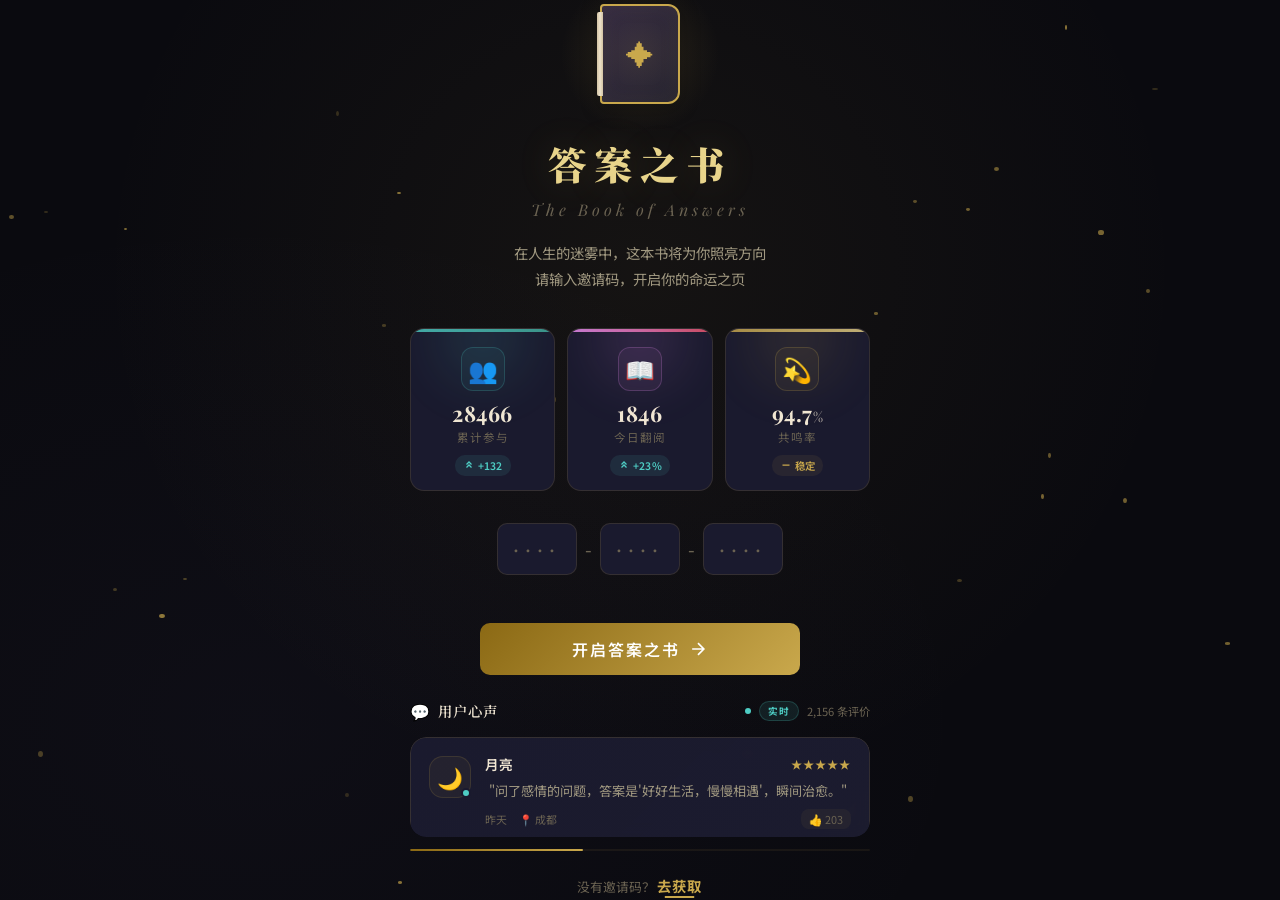
==== commit 4c5824f7: "Update index.html - GitHub API backend" ====
--- a/index.html
+++ b/index.html
@@ -1,552 +1,553 @@
-<!DOCTYPE html>
-<html lang="zh-CN">
-<head>
-    <meta charset="UTF-8">
-    <meta name="viewport" content="width=device-width, initial-scale=1.0, maximum-scale=1.0, user-scalable=no, viewport-fit=cover">
-    <title>答案之书 · The Book of Answers</title>
-    <meta name="description" content="在犹豫不决的时候，翻开答案之书，找到你内心的答案">
-    <link rel="preconnect" href="https://fonts.googleapis.com">
-    <link href="https://fonts.googleapis.com/css2?family=Playfair+Display:ital,wght@0,400;0,700;1,400&family=Noto+Serif+SC:wght@400;600;700;900&family=Noto+Sans+SC:wght@300;400;500;700&display=swap" rel="stylesheet">
-    <link rel="stylesheet" href="styles.css">
-</head>
-<body>
-    <div id="app">
-        <!-- ============ 第一屏：邀请码验证 ============ -->
-        <section id="page-invite" class="page active">
-            <div class="invite-container">
-                <!-- 高级粒子背景 -->
-                <div class="invite-particles" id="particles"></div>
-                <!-- 光晕装饰 -->
-                <div class="ambient-orb orb-1"></div>
-                <div class="ambient-orb orb-2"></div>
-                <div class="ambient-orb orb-3"></div>
-
-                <div class="invite-content">
-
-
-
-                    <div class="book-icon-wrapper">
-                        <div class="book-icon">
-                            <div class="book-cover">
-                                <span class="book-symbol">✦</span>
-                            </div>
-                            <div class="book-pages"></div>
-                        </div>
-                        <div class="book-glow"></div>
-                        <!-- 光环动画 -->
-                        <div class="book-ring ring-1"></div>
-                        <div class="book-ring ring-2"></div>
-                    </div>
-
-                    <h1 class="invite-title">答案之书</h1>
-                    <p class="invite-subtitle">The Book of Answers</p>
-                    <p class="invite-desc">在人生的迷雾中，这本书将为你照亮方向<br>请输入邀请码，开启你的命运之页</p>
-                    
-                    <!-- 数据统计卡片组 -->
-                    <div class="stats-cards">
-                        <div class="stat-card stat-card-users">
-                            <div class="stat-card-glow"></div>
-                            <div class="stat-card-icon">
-                                <span class="stat-icon-inner">👥</span>
-                                <div class="stat-icon-ring"></div>
-                            </div>
-                            <div class="stat-card-body">
-                                <div class="stat-card-number" id="statUsers">28,462</div>
-                                <div class="stat-card-label">累计参与</div>
-                            </div>
-                            <div class="stat-card-trend trend-up">
-                                <svg width="12" height="12" viewBox="0 0 24 24" fill="none" stroke="currentColor" stroke-width="2.5"><path d="M7 17l5-5 5 5"/><path d="M7 11l5-5 5 5"/></svg>
-                                <span class="trend-text">+128</span>
-                            </div>
-                        </div>
-                        <div class="stat-card stat-card-today">
-                            <div class="stat-card-glow"></div>
-                            <div class="stat-card-icon">
-                                <span class="stat-icon-inner">📖</span>
-                                <div class="stat-icon-ring"></div>
-                            </div>
-                            <div class="stat-card-body">
-                                <div class="stat-card-number" id="statToday">1,847</div>
-                                <div class="stat-card-label">今日翻阅</div>
-                            </div>
-                            <div class="stat-card-trend trend-up">
-                                <svg width="12" height="12" viewBox="0 0 24 24" fill="none" stroke="currentColor" stroke-width="2.5"><path d="M7 17l5-5 5 5"/><path d="M7 11l5-5 5 5"/></svg>
-                                <span class="trend-text">+23%</span>
-                            </div>
-                        </div>
-                        <div class="stat-card stat-card-rate">
-                            <div class="stat-card-glow"></div>
-                            <div class="stat-card-icon">
-                                <span class="stat-icon-inner">💫</span>
-                                <div class="stat-icon-ring"></div>
-                            </div>
-                            <div class="stat-card-body">
-                                <div class="stat-card-number" id="statAccuracy">94.7<span class="stat-unit">%</span></div>
-                                <div class="stat-card-label">共鸣率</div>
-                            </div>
-                            <div class="stat-card-trend trend-stable">
-                                <svg width="12" height="12" viewBox="0 0 24 24" fill="none" stroke="currentColor" stroke-width="2.5"><path d="M5 12h14"/></svg>
-                                <span class="trend-text">稳定</span>
-                            </div>
-                        </div>
-                    </div>
-
-                    <div class="invite-input-group">
-                        <div class="code-inputs">
-                            <input type="text" class="code-segment" id="code1" maxlength="4" placeholder="····" autocomplete="off">
-                            <span class="code-divider">-</span>
-                            <input type="text" class="code-segment" id="code2" maxlength="4" placeholder="····" autocomplete="off">
-                            <span class="code-divider">-</span>
-                            <input type="text" class="code-segment" id="code3" maxlength="4" placeholder="····" autocomplete="off">
-                        </div>
-                        <p class="invite-error" id="inviteError"></p>
-                        <button class="btn-enter" id="btnEnter" onclick="verifyInviteCode()">
-                            <span>开启答案之书</span>
-                            <svg width="20" height="20" viewBox="0 0 24 24" fill="none" stroke="currentColor" stroke-width="2"><path d="M5 12h14M12 5l7 7-7 7"/></svg>
-                        </button>
-                    </div>
-
-                    <!-- 用户评价横板卡片 -->
-                    <div class="testimonial-section">
-                        <div class="testimonial-header">
-                            <div class="testimonial-header-left">
-                                <span class="testimonial-icon">💬</span>
-                                <span class="testimonial-title">用户心声</span>
-                            </div>
-                            <div class="testimonial-header-right">
-                                <span class="testimonial-live-dot"></span>
-                                <span class="testimonial-badge">实时</span>
-                                <span class="testimonial-total">2,156 条评价</span>
-                            </div>
-                        </div>
-                        <div class="testimonial-track-wrapper">
-                            <div class="testimonial-track" id="testimonialTrack">
-                                <div class="testimonial-hcard active">
-                                    <div class="t-hcard-left">
-                                        <div class="t-avatar-wrapper">
-                                            <span class="t-avatar">🌸</span>
-                                            <span class="t-avatar-status"></span>
-                                        </div>
-                                    </div>
-                                    <div class="t-hcard-body">
-                                        <div class="t-hcard-top">
-                                            <span class="t-username">小鹿</span>
-                                            <span class="t-stars">★★★★★</span>
-                                        </div>
-                                        <p class="t-hcard-text">"犹豫要不要辞职的时候翻到了'机不可失时不再来'，给了我勇气。"</p>
-                                        <div class="t-hcard-footer">
-                                            <span class="t-time">3小时前</span>
-                                            <span class="t-location">📍 杭州</span>
-                                            <span class="t-helpful">👍 128</span>
-                                        </div>
-                                    </div>
-                                </div>
-                                <div class="testimonial-hcard">
-                                    <div class="t-hcard-left">
-                                        <div class="t-avatar-wrapper">
-                                            <span class="t-avatar">🦋</span>
-                                            <span class="t-avatar-status"></span>
-                                        </div>
-                                    </div>
-                                    <div class="t-hcard-body">
-                                        <div class="t-hcard-top">
-                                            <span class="t-username">清风</span>
-                                            <span class="t-stars">★★★★★</span>
-                                        </div>
-                                        <p class="t-hcard-text">"真的很神奇，翻到的答案就像有人在对我说话一样温暖。"</p>
-                                        <div class="t-hcard-footer">
-                                            <span class="t-time">5小时前</span>
-                                            <span class="t-location">📍 上海</span>
-                                            <span class="t-helpful">👍 96</span>
-                                        </div>
-                                    </div>
-                                </div>
-                                <div class="testimonial-hcard">
-                                    <div class="t-hcard-left">
-                                        <div class="t-avatar-wrapper">
-                                            <span class="t-avatar">🌙</span>
-                                            <span class="t-avatar-status"></span>
-                                        </div>
-                                    </div>
-                                    <div class="t-hcard-body">
-                                        <div class="t-hcard-top">
-                                            <span class="t-username">月亮</span>
-                                            <span class="t-stars">★★★★★</span>
-                                        </div>
-                                        <p class="t-hcard-text">"问了感情的问题，答案是'好好生活，慢慢相遇'，瞬间治愈。"</p>
-                                        <div class="t-hcard-footer">
-                                            <span class="t-time">昨天</span>
-                                            <span class="t-location">📍 成都</span>
-                                            <span class="t-helpful">👍 203</span>
-                                        </div>
-                                    </div>
-                                </div>
-                                <div class="testimonial-hcard">
-                                    <div class="t-hcard-left">
-                                        <div class="t-avatar-wrapper">
-                                            <span class="t-avatar">📖</span>
-                                            <span class="t-avatar-status"></span>
-                                        </div>
-                                    </div>
-                                    <div class="t-hcard-body">
-                                        <div class="t-hcard-top">
-                                            <span class="t-username">阿宁</span>
-                                            <span class="t-stars">★★★★☆</span>
-                                        </div>
-                                        <p class="t-hcard-text">"考研备考压力大，答案之书说'温柔的坚持就是胜利'，破防了。"</p>
-                                        <div class="t-hcard-footer">
-                                            <span class="t-time">昨天</span>
-                                            <span class="t-location">📍 北京</span>
-                                            <span class="t-helpful">👍 87</span>
-                                        </div>
-                                    </div>
-                                </div>
-                                <div class="testimonial-hcard">
-                                    <div class="t-hcard-left">
-                                        <div class="t-avatar-wrapper">
-                                            <span class="t-avatar">✨</span>
-                                            <span class="t-avatar-status"></span>
-                                        </div>
-                                    </div>
-                                    <div class="t-hcard-body">
-                                        <div class="t-hcard-top">
-                                            <span class="t-username">星河</span>
-                                            <span class="t-stars">★★★★★</span>
-                                        </div>
-                                        <p class="t-hcard-text">"每天睡前翻一页，已经成了我的仪式感，答案总是恰到好处。"</p>
-                                        <div class="t-hcard-footer">
-                                            <span class="t-time">2天前</span>
-                                            <span class="t-location">📍 深圳</span>
-                                            <span class="t-helpful">👍 156</span>
-                                        </div>
-                                    </div>
-                                </div>
-                            </div>
-                        </div>
-                        <div class="testimonial-progress" id="testimonialProgress">
-                            <div class="testimonial-progress-bar" id="testimonialProgressBar"></div>
-                        </div>
-                    </div>
-                    
-                    <p class="invite-hint">没有邀请码？<a href="javascript:void(0)" class="invite-hint-link" id="buyLink" onclick="goToBuyPage()"><strong>去获取</strong></a></p>
-                </div>
-            </div>
-        </section>
-
-        <!-- ============ 第二屏：问题维度选择 ============ -->
-        <section id="page-question" class="page">
-            <!-- 氛围装饰：背景粒子 -->
-            <div class="q-atmosphere">
-                <div class="q-particles" id="qParticles"></div>
-                <div class="q-orb q-orb-1"></div>
-                <div class="q-orb q-orb-2"></div>
-                <div class="q-orb q-orb-3"></div>
-                <!-- 浮动符号装饰 -->
-                <div class="q-float-symbols">
-                    <span class="q-float-sym sym-1">✦</span>
-                    <span class="q-float-sym sym-2">☽</span>
-                    <span class="q-float-sym sym-3">✧</span>
-                    <span class="q-float-sym sym-4">⚝</span>
-                    <span class="q-float-sym sym-5">✦</span>
-                    <span class="q-float-sym sym-6">☆</span>
-                </div>
-            </div>
-
-            <div class="question-container">
-                <header class="q-header">
-                    <button class="btn-back" onclick="goBackSmart()">
-                        <svg width="20" height="20" viewBox="0 0 24 24" fill="none" stroke="currentColor" stroke-width="2"><path d="M19 12H5M12 19l-7-7 7-7"/></svg>
-                    </button>
-                    <h2 class="q-header-title">向答案之书提问</h2>
-                    <div style="width:40px"></div>
-                </header>
-
-                <!-- ★ 升级版实时动态信息条 ★ -->
-                <div class="question-live-bar" id="questionLiveBar">
-                    <!-- 滚动消息区域 -->
-                    <div class="live-bar-marquee">
-                        <div class="live-bar-marquee-inner" id="liveBarMarquee">
-                            <div class="marquee-item active">
-                                <span class="marquee-avatar">🌸</span>
-                                <span class="marquee-text">来自上海的用户刚刚翻开了第 87 页</span>
-                            </div>
-                        </div>
-                    </div>
-                    <!-- 右侧实时计数器 -->
-                    <div class="live-bar-right">
-                        <div class="live-bar-counter">
-                            <span class="live-bar-pulse"></span>
-                            <span class="live-counter-num" id="onlineCount">326</span>
-                            <span class="live-counter-label">在线</span>
-                        </div>
-                    </div>
-                </div>
-
-                <!-- ★ 实时热门话题滚动条 ★ -->
-                <div class="hot-topic-bar">
-                    <div class="hot-topic-icon">
-                        <span class="fire-icon">🔥</span>
-                        <span class="hot-topic-label">热门</span>
-                    </div>
-                    <div class="hot-topic-scroll" id="hotTopicScroll">
-                        <div class="hot-topic-item active" id="hotTopicItem">
-                            <span class="hot-topic-text">情感类问题今日最热</span>
-                            <span class="hot-topic-count">2,481 人关注</span>
-                        </div>
-                    </div>
-                </div>
-
-                <!-- Step 1: 选择维度 -->
-                <div id="step-dimension" class="q-step active">
-                    <div class="step-indicator">
-                        <div class="step-dot active"></div>
-                        <div class="step-line"></div>
-                        <div class="step-dot"></div>
-                        <div class="step-line"></div>
-                        <div class="step-dot"></div>
-                    </div>
-                    <h3 class="q-step-title">你的问题关于哪个方面？</h3>
-                    <p class="q-step-desc">选择一个最贴近你困惑的维度</p>
-                    <div class="dimension-grid" id="dimensionGrid"></div>
-
-                    <!-- ★ 升级版热门问题标签云 ★ -->
-                    <div class="hot-tags-section">
-                        <div class="hot-tags-header">
-                            <span class="hot-tags-fire">🔥</span>
-                            <span class="hot-tags-title">大家都在问</span>
-                            <span class="hot-tags-badge" id="hotTagsBadge">实时</span>
-                        </div>
-                        <div class="hot-tags-cloud" id="hotTagsCloud">
-                            <span class="hot-tag hot-tag-fire" onclick="selectDimension('love')" data-heat="hot">
-                                <span class="hot-tag-icon">💕</span>
-                                <span class="hot-tag-text">暗恋表白</span>
-                                <span class="hot-tag-count">1.2k</span>
-                            </span>
-                            <span class="hot-tag hot-tag-fire" onclick="selectDimension('career')" data-heat="hot">
-                                <span class="hot-tag-icon">💼</span>
-                                <span class="hot-tag-text">跳槽选择</span>
-                                <span class="hot-tag-count">986</span>
-                            </span>
-                            <span class="hot-tag hot-tag-warm" onclick="selectDimension('study')" data-heat="warm">
-                                <span class="hot-tag-icon">📚</span>
-                                <span class="hot-tag-text">考研上岸</span>
-                                <span class="hot-tag-count">874</span>
-                            </span>
-                            <span class="hot-tag hot-tag-warm" onclick="selectDimension('self')" data-heat="warm">
-                                <span class="hot-tag-icon">🌟</span>
-                                <span class="hot-tag-text">人生方向</span>
-                                <span class="hot-tag-count">756</span>
-                            </span>
-                            <span class="hot-tag hot-tag-normal" onclick="selectDimension('love')" data-heat="normal">
-                                <span class="hot-tag-icon">💔</span>
-                                <span class="hot-tag-text">分手复合</span>
-                                <span class="hot-tag-count">643</span>
-                            </span>
-                            <span class="hot-tag hot-tag-normal" onclick="selectDimension('wealth')" data-heat="normal">
-                                <span class="hot-tag-icon">💰</span>
-                                <span class="hot-tag-text">投资决策</span>
-                                <span class="hot-tag-count">521</span>
-                            </span>
-                            <span class="hot-tag hot-tag-cool" onclick="selectDimension('family')" data-heat="cool">
-                                <span class="hot-tag-icon">🏠</span>
-                                <span class="hot-tag-text">家庭关系</span>
-                                <span class="hot-tag-count">412</span>
-                            </span>
-                            <span class="hot-tag hot-tag-cool" onclick="selectDimension('career')" data-heat="cool">
-                                <span class="hot-tag-icon">🚀</span>
-                                <span class="hot-tag-text">创业副业</span>
-                                <span class="hot-tag-count">389</span>
-                            </span>
-                        </div>
-                    </div>
-                </div>
-
-                <!-- Step 2: 选择子分类 -->
-                <div id="step-subcategory" class="q-step">
-                    <div class="step-indicator">
-                        <div class="step-dot done"></div>
-                        <div class="step-line done"></div>
-                        <div class="step-dot active"></div>
-                        <div class="step-line"></div>
-                        <div class="step-dot"></div>
-                    </div>
-                    <h3 class="q-step-title" id="subTitle">更具体地说…</h3>
-                    <p class="q-step-desc">选择更精确的分类，帮助答案之书给你更有针对性的回答</p>
-                    <div class="subcategory-list" id="subcategoryList"></div>
-                    <button class="btn-step-back" onclick="goToStep('step-dimension')">
-                        <svg width="16" height="16" viewBox="0 0 24 24" fill="none" stroke="currentColor" stroke-width="2"><path d="M19 12H5M12 19l-7-7 7-7"/></svg>
-                        重新选择维度
-                    </button>
-                </div>
-
-                <!-- Step 3: 确认提问 -->
-                <div id="step-confirm" class="q-step">
-                    <div class="step-indicator">
-                        <div class="step-dot done"></div>
-                        <div class="step-line done"></div>
-                        <div class="step-dot done"></div>
-                        <div class="step-line done"></div>
-                        <div class="step-dot active"></div>
-                    </div>
-                    <div class="confirm-card">
-                        <div class="confirm-icon" id="confirmIcon">💕</div>
-                        <div class="confirm-dimension" id="confirmDimension">情感</div>
-                        <div class="confirm-sub" id="confirmSub">暗恋/表白</div>
-                        <div class="confirm-divider"></div>
-                        <p class="confirm-instruction">现在，在心中默念你的问题…<br>集中精神，感受你的内心</p>
-                        <textarea class="confirm-textarea" id="userQuestion" placeholder="（选填）在这里写下你的问题，获得更精准的解读..." maxlength="200"></textarea>
-                        <p class="confirm-char-count"><span id="charCount">0</span>/200</p>
-                    </div>
-
-                    <!-- 仪式感提示（升级版） -->
-                    <div class="ritual-tip">
-                        <div class="ritual-tip-glow"></div>
-                        <div class="ritual-tip-icon">🕯️</div>
-                        <p>深呼吸，放空杂念，让答案之书感应你的心绪</p>
-                        <div class="ritual-tip-sparkles">
-                            <span class="sparkle s1">✧</span>
-                            <span class="sparkle s2">✦</span>
-                            <span class="sparkle s3">✧</span>
-                        </div>
-                    </div>
-
-                    <button class="btn-divine" onclick="startDivination()">
-                        <span class="btn-divine-icon">✦</span>
-                        <span>翻开答案之书</span>
-                        <span class="btn-divine-glow"></span>
-                    </button>
-                    <button class="btn-step-back" onclick="goToStep('step-subcategory')">
-                        <svg width="16" height="16" viewBox="0 0 24 24" fill="none" stroke="currentColor" stroke-width="2"><path d="M19 12H5M12 19l-7-7 7-7"/></svg>
-                        重新选择
-                    </button>
-                </div>
-            </div>
-        </section>
-
-        <!-- ============ 第三屏：翻书动画 + Loading ============ -->
-        <section id="page-loading" class="page">
-            <div class="loading-container">
-                <!-- 背景星尘 -->
-                <div class="stardust-bg" id="stardustBg"></div>
-
-                <div class="loading-book">
-                    <div class="loading-book-inner">
-                        <div class="book-3d">
-                            <div class="book-3d-cover front">
-                                <div class="cover-content">
-                                    <span class="cover-symbol">✦</span>
-                                    <span class="cover-text">ANSWERS</span>
-                                </div>
-                            </div>
-                            <div class="book-3d-page page-1"><div class="page-inner-text"></div></div>
-                            <div class="book-3d-page page-2"><div class="page-inner-text"></div></div>
-                            <div class="book-3d-page page-3"><div class="page-inner-text"></div></div>
-                            <div class="book-3d-page page-4"><div class="page-inner-text"></div></div>
-                            <div class="book-3d-page page-5"><div class="page-inner-text"></div></div>
-                            <div class="book-3d-page page-6"><div class="page-inner-text"></div></div>
-                            <div class="book-3d-page page-7"><div class="page-inner-text"></div></div>
-                            <div class="book-3d-cover back"></div>
-                        </div>
-                        <!-- 翻书光粒子 -->
-                        <div class="flip-particles" id="flipParticles"></div>
-                        <!-- 书本阴影 -->
-                        <div class="book-shadow"></div>
-                    </div>
-                </div>
-                <div class="loading-text">
-                    <p class="loading-main" id="loadingText">答案之书正在翻阅…</p>
-                    <p class="loading-sub" id="loadingSubText">命运的齿轮正在转动</p>
-                </div>
-                <div class="loading-progress">
-                    <div class="loading-progress-bar" id="progressBar"></div>
-                    <div class="loading-progress-glow"></div>
-                </div>
-                <!-- 底部氛围文字 -->
-                <p class="loading-atmosphere">「 万物皆有答案，你只需翻开那一页 」</p>
-            </div>
-        </section>
-
-        <!-- ============ 第四屏：答案展示 ============ -->
-        <section id="page-answer" class="page">
-            <div class="answer-container">
-                <div class="answer-book-wrapper">
-                    <div class="answer-book">
-                        <div class="answer-book-spine"></div>
-                        <div class="answer-page-left">
-                            <div class="page-number" id="pageNumLeft">—</div>
-                            <div class="page-ornament top-left">✦</div>
-                            <div class="page-ornament bottom-right">✦</div>
-                        </div>
-                        <div class="answer-page-right">
-                            <div class="page-ornament top-right">✦</div>
-                            <div class="page-number-right" id="pageNumRight"></div>
-                            <div class="answer-content">
-                                <p class="answer-label">— 答案之书 · 第 <span id="answerPageNum">42</span> 页 —</p>
-                                <blockquote class="answer-text" id="answerText">
-                                    顺其自然
-                                </blockquote>
-                                <div class="answer-mood" id="answerMood"></div>
-                            </div>
-                            <div class="page-ornament bottom-left">✦</div>
-                        </div>
-                    </div>
-                </div>
-
-                <div class="answer-actions">
-                    <button class="btn-interpret" onclick="showInterpretation()">
-                        <span class="btn-interpret-icon">🔮</span>
-                        <span>深度解读这个答案</span>
-                    </button>
-                    <button class="btn-retry" onclick="retryQuestion()">
-                        <svg width="18" height="18" viewBox="0 0 24 24" fill="none" stroke="currentColor" stroke-width="2"><path d="M1 4v6h6M23 20v-6h-6"/><path d="M20.49 9A9 9 0 0 0 5.64 5.64L1 10m22 4l-4.64 4.36A9 9 0 0 1 3.51 15"/></svg>
-                        <span>再问一次</span>
-                    </button>
-                    <button class="btn-new-question" onclick="newQuestion()">
-                        <svg width="18" height="18" viewBox="0 0 24 24" fill="none" stroke="currentColor" stroke-width="2"><path d="M12 5v14M5 12h14"/></svg>
-                        <span>问新的问题</span>
-                    </button>
-                </div>
-            </div>
-
-            <!-- 深度解读弹窗 -->
-            <div class="interpret-overlay" id="interpretOverlay">
-                <div class="interpret-panel">
-                    <div class="interpret-header">
-                        <h3>🔮 深度解读</h3>
-                        <button class="interpret-close" onclick="closeInterpretation()">✕</button>
-                    </div>
-                    <div class="interpret-body" id="interpretBody">
-                        <div class="interpret-question-info">
-                            <span class="interpret-tag" id="interpretTag">情感 · 暗恋/表白</span>
-                        </div>
-                        <div class="interpret-answer-echo">
-                            <span class="echo-label">答案之书说：</span>
-                            <span class="echo-text" id="echoText">顺其自然</span>
-                        </div>
-                        <div class="interpret-content" id="interpretContent"></div>
-                        <div class="interpret-user-q" id="interpretUserQ" style="display:none">
-                            <span class="uq-label">你的心声：</span>
-                            <span class="uq-text" id="uqText"></span>
-                        </div>
-                        <div class="interpret-extra" id="interpretExtra"></div>
-                    </div>
-                    <div class="interpret-footer">
-                        <button class="btn-share" onclick="saveLongImage()">
-                            <svg width="16" height="16" viewBox="0 0 24 24" fill="none" stroke="currentColor" stroke-width="2"><path d="M21 15v4a2 2 0 0 1-2 2H5a2 2 0 0 1-2-2v-4"/><polyline points="7 10 12 15 17 10"/><line x1="12" y1="15" x2="12" y2="3"/></svg>
-                            保存长图记录
-                        </button>
-                        <button class="btn-close-interpret" onclick="closeInterpretation()">知道了</button>
-                    </div>
-                </div>
-            </div>
-        </section>
-    </div>
-
-    <!-- 全局 Toast -->
-    <div class="toast-container" id="toastContainer"></div>
-
-    <script src="answers.js"></script>
-    <script src="invite-code.js"></script>
-    <script src="app.js"></script>
-</body>
-</html>
+<!DOCTYPE html>
+<html lang="zh-CN">
+<head>
+    <meta charset="UTF-8">
+    <meta name="viewport" content="width=device-width, initial-scale=1.0, maximum-scale=1.0, user-scalable=no, viewport-fit=cover">
+    <title>答案之书 · The Book of Answers</title>
+    <meta name="description" content="在犹豫不决的时候，翻开答案之书，找到你内心的答案">
+    <link rel="preconnect" href="https://fonts.googleapis.com">
+    <link href="https://fonts.googleapis.com/css2?family=Playfair+Display:ital,wght@0,400;0,700;1,400&family=Noto+Serif+SC:wght@400;600;700;900&family=Noto+Sans+SC:wght@300;400;500;700&display=swap" rel="stylesheet">
+    <link rel="stylesheet" href="styles.css">
+</head>
+<body>
+    <div id="app">
+        <!-- ============ 第一屏：邀请码验证 ============ -->
+        <section id="page-invite" class="page active">
+            <div class="invite-container">
+                <!-- 高级粒子背景 -->
+                <div class="invite-particles" id="particles"></div>
+                <!-- 光晕装饰 -->
+                <div class="ambient-orb orb-1"></div>
+                <div class="ambient-orb orb-2"></div>
+                <div class="ambient-orb orb-3"></div>
+
+                <div class="invite-content">
+
+
+
+                    <div class="book-icon-wrapper">
+                        <div class="book-icon">
+                            <div class="book-cover">
+                                <span class="book-symbol">✦</span>
+                            </div>
+                            <div class="book-pages"></div>
+                        </div>
+                        <div class="book-glow"></div>
+                        <!-- 光环动画 -->
+                        <div class="book-ring ring-1"></div>
+                        <div class="book-ring ring-2"></div>
+                    </div>
+
+                    <h1 class="invite-title">答案之书</h1>
+                    <p class="invite-subtitle">The Book of Answers</p>
+                    <p class="invite-desc">在人生的迷雾中，这本书将为你照亮方向<br>请输入邀请码，开启你的命运之页</p>
+                    
+                    <!-- 数据统计卡片组 -->
+                    <div class="stats-cards">
+                        <div class="stat-card stat-card-users">
+                            <div class="stat-card-glow"></div>
+                            <div class="stat-card-icon">
+                                <span class="stat-icon-inner">👥</span>
+                                <div class="stat-icon-ring"></div>
+                            </div>
+                            <div class="stat-card-body">
+                                <div class="stat-card-number" id="statUsers">28,462</div>
+                                <div class="stat-card-label">累计参与</div>
+                            </div>
+                            <div class="stat-card-trend trend-up">
+                                <svg width="12" height="12" viewBox="0 0 24 24" fill="none" stroke="currentColor" stroke-width="2.5"><path d="M7 17l5-5 5 5"/><path d="M7 11l5-5 5 5"/></svg>
+                                <span class="trend-text">+128</span>
+                            </div>
+                        </div>
+                        <div class="stat-card stat-card-today">
+                            <div class="stat-card-glow"></div>
+                            <div class="stat-card-icon">
+                                <span class="stat-icon-inner">📖</span>
+                                <div class="stat-icon-ring"></div>
+                            </div>
+                            <div class="stat-card-body">
+                                <div class="stat-card-number" id="statToday">1,847</div>
+                                <div class="stat-card-label">今日翻阅</div>
+                            </div>
+                            <div class="stat-card-trend trend-up">
+                                <svg width="12" height="12" viewBox="0 0 24 24" fill="none" stroke="currentColor" stroke-width="2.5"><path d="M7 17l5-5 5 5"/><path d="M7 11l5-5 5 5"/></svg>
+                                <span class="trend-text">+23%</span>
+                            </div>
+                        </div>
+                        <div class="stat-card stat-card-rate">
+                            <div class="stat-card-glow"></div>
+                            <div class="stat-card-icon">
+                                <span class="stat-icon-inner">💫</span>
+                                <div class="stat-icon-ring"></div>
+                            </div>
+                            <div class="stat-card-body">
+                                <div class="stat-card-number" id="statAccuracy">94.7<span class="stat-unit">%</span></div>
+                                <div class="stat-card-label">共鸣率</div>
+                            </div>
+                            <div class="stat-card-trend trend-stable">
+                                <svg width="12" height="12" viewBox="0 0 24 24" fill="none" stroke="currentColor" stroke-width="2.5"><path d="M5 12h14"/></svg>
+                                <span class="trend-text">稳定</span>
+                            </div>
+                        </div>
+                    </div>
+
+                    <div class="invite-input-group">
+                        <div class="code-inputs">
+                            <input type="text" class="code-segment" id="code1" maxlength="4" placeholder="····" autocomplete="off">
+                            <span class="code-divider">-</span>
+                            <input type="text" class="code-segment" id="code2" maxlength="4" placeholder="····" autocomplete="off">
+                            <span class="code-divider">-</span>
+                            <input type="text" class="code-segment" id="code3" maxlength="4" placeholder="····" autocomplete="off">
+                        </div>
+                        <p class="invite-error" id="inviteError"></p>
+                        <button class="btn-enter" id="btnEnter" onclick="verifyInviteCode()">
+                            <span>开启答案之书</span>
+                            <svg width="20" height="20" viewBox="0 0 24 24" fill="none" stroke="currentColor" stroke-width="2"><path d="M5 12h14M12 5l7 7-7 7"/></svg>
+                        </button>
+                    </div>
+
+                    <!-- 用户评价横板卡片 -->
+                    <div class="testimonial-section">
+                        <div class="testimonial-header">
+                            <div class="testimonial-header-left">
+                                <span class="testimonial-icon">💬</span>
+                                <span class="testimonial-title">用户心声</span>
+                            </div>
+                            <div class="testimonial-header-right">
+                                <span class="testimonial-live-dot"></span>
+                                <span class="testimonial-badge">实时</span>
+                                <span class="testimonial-total">2,156 条评价</span>
+                            </div>
+                        </div>
+                        <div class="testimonial-track-wrapper">
+                            <div class="testimonial-track" id="testimonialTrack">
+                                <div class="testimonial-hcard active">
+                                    <div class="t-hcard-left">
+                                        <div class="t-avatar-wrapper">
+                                            <span class="t-avatar">🌸</span>
+                                            <span class="t-avatar-status"></span>
+                                        </div>
+                                    </div>
+                                    <div class="t-hcard-body">
+                                        <div class="t-hcard-top">
+                                            <span class="t-username">小鹿</span>
+                                            <span class="t-stars">★★★★★</span>
+                                        </div>
+                                        <p class="t-hcard-text">"犹豫要不要辞职的时候翻到了'机不可失时不再来'，给了我勇气。"</p>
+                                        <div class="t-hcard-footer">
+                                            <span class="t-time">3小时前</span>
+                                            <span class="t-location">📍 杭州</span>
+                                            <span class="t-helpful">👍 128</span>
+                                        </div>
+                                    </div>
+                                </div>
+                                <div class="testimonial-hcard">
+                                    <div class="t-hcard-left">
+                                        <div class="t-avatar-wrapper">
+                                            <span class="t-avatar">🦋</span>
+                                            <span class="t-avatar-status"></span>
+                                        </div>
+                                    </div>
+                                    <div class="t-hcard-body">
+                                        <div class="t-hcard-top">
+                                            <span class="t-username">清风</span>
+                                            <span class="t-stars">★★★★★</span>
+                                        </div>
+                                        <p class="t-hcard-text">"真的很神奇，翻到的答案就像有人在对我说话一样温暖。"</p>
+                                        <div class="t-hcard-footer">
+                                            <span class="t-time">5小时前</span>
+                                            <span class="t-location">📍 上海</span>
+                                            <span class="t-helpful">👍 96</span>
+                                        </div>
+                                    </div>
+                                </div>
+                                <div class="testimonial-hcard">
+                                    <div class="t-hcard-left">
+                                        <div class="t-avatar-wrapper">
+                                            <span class="t-avatar">🌙</span>
+                                            <span class="t-avatar-status"></span>
+                                        </div>
+                                    </div>
+                                    <div class="t-hcard-body">
+                                        <div class="t-hcard-top">
+                                            <span class="t-username">月亮</span>
+                                            <span class="t-stars">★★★★★</span>
+                                        </div>
+                                        <p class="t-hcard-text">"问了感情的问题，答案是'好好生活，慢慢相遇'，瞬间治愈。"</p>
+                                        <div class="t-hcard-footer">
+                                            <span class="t-time">昨天</span>
+                                            <span class="t-location">📍 成都</span>
+                                            <span class="t-helpful">👍 203</span>
+                                        </div>
+                                    </div>
+                                </div>
+                                <div class="testimonial-hcard">
+                                    <div class="t-hcard-left">
+                                        <div class="t-avatar-wrapper">
+                                            <span class="t-avatar">📖</span>
+                                            <span class="t-avatar-status"></span>
+                                        </div>
+                                    </div>
+                                    <div class="t-hcard-body">
+                                        <div class="t-hcard-top">
+                                            <span class="t-username">阿宁</span>
+                                            <span class="t-stars">★★★★☆</span>
+                                        </div>
+                                        <p class="t-hcard-text">"考研备考压力大，答案之书说'温柔的坚持就是胜利'，破防了。"</p>
+                                        <div class="t-hcard-footer">
+                                            <span class="t-time">昨天</span>
+                                            <span class="t-location">📍 北京</span>
+                                            <span class="t-helpful">👍 87</span>
+                                        </div>
+                                    </div>
+                                </div>
+                                <div class="testimonial-hcard">
+                                    <div class="t-hcard-left">
+                                        <div class="t-avatar-wrapper">
+                                            <span class="t-avatar">✨</span>
+                                            <span class="t-avatar-status"></span>
+                                        </div>
+                                    </div>
+                                    <div class="t-hcard-body">
+                                        <div class="t-hcard-top">
+                                            <span class="t-username">星河</span>
+                                            <span class="t-stars">★★★★★</span>
+                                        </div>
+                                        <p class="t-hcard-text">"每天睡前翻一页，已经成了我的仪式感，答案总是恰到好处。"</p>
+                                        <div class="t-hcard-footer">
+                                            <span class="t-time">2天前</span>
+                                            <span class="t-location">📍 深圳</span>
+                                            <span class="t-helpful">👍 156</span>
+                                        </div>
+                                    </div>
+                                </div>
+                            </div>
+                        </div>
+                        <div class="testimonial-progress" id="testimonialProgress">
+                            <div class="testimonial-progress-bar" id="testimonialProgressBar"></div>
+                        </div>
+                    </div>
+                    
+                    <p class="invite-hint">没有邀请码？<a href="javascript:void(0)" class="invite-hint-link" id="buyLink" onclick="goToBuyPage()"><strong>去获取</strong></a></p>
+                </div>
+            </div>
+        </section>
+
+        <!-- ============ 第二屏：问题维度选择 ============ -->
+        <section id="page-question" class="page">
+            <!-- 氛围装饰：背景粒子 -->
+            <div class="q-atmosphere">
+                <div class="q-particles" id="qParticles"></div>
+                <div class="q-orb q-orb-1"></div>
+                <div class="q-orb q-orb-2"></div>
+                <div class="q-orb q-orb-3"></div>
+                <!-- 浮动符号装饰 -->
+                <div class="q-float-symbols">
+                    <span class="q-float-sym sym-1">✦</span>
+                    <span class="q-float-sym sym-2">☽</span>
+                    <span class="q-float-sym sym-3">✧</span>
+                    <span class="q-float-sym sym-4">⚝</span>
+                    <span class="q-float-sym sym-5">✦</span>
+                    <span class="q-float-sym sym-6">☆</span>
+                </div>
+            </div>
+
+            <div class="question-container">
+                <header class="q-header">
+                    <button class="btn-back" onclick="goBackSmart()">
+                        <svg width="20" height="20" viewBox="0 0 24 24" fill="none" stroke="currentColor" stroke-width="2"><path d="M19 12H5M12 19l-7-7 7-7"/></svg>
+                    </button>
+                    <h2 class="q-header-title">向答案之书提问</h2>
+                    <div style="width:40px"></div>
+                </header>
+
+                <!-- ★ 升级版实时动态信息条 ★ -->
+                <div class="question-live-bar" id="questionLiveBar">
+                    <!-- 滚动消息区域 -->
+                    <div class="live-bar-marquee">
+                        <div class="live-bar-marquee-inner" id="liveBarMarquee">
+                            <div class="marquee-item active">
+                                <span class="marquee-avatar">🌸</span>
+                                <span class="marquee-text">来自上海的用户刚刚翻开了第 87 页</span>
+                            </div>
+                        </div>
+                    </div>
+                    <!-- 右侧实时计数器 -->
+                    <div class="live-bar-right">
+                        <div class="live-bar-counter">
+                            <span class="live-bar-pulse"></span>
+                            <span class="live-counter-num" id="onlineCount">326</span>
+                            <span class="live-counter-label">在线</span>
+                        </div>
+                    </div>
+                </div>
+
+                <!-- ★ 实时热门话题滚动条 ★ -->
+                <div class="hot-topic-bar">
+                    <div class="hot-topic-icon">
+                        <span class="fire-icon">🔥</span>
+                        <span class="hot-topic-label">热门</span>
+                    </div>
+                    <div class="hot-topic-scroll" id="hotTopicScroll">
+                        <div class="hot-topic-item active" id="hotTopicItem">
+                            <span class="hot-topic-text">情感类问题今日最热</span>
+                            <span class="hot-topic-count">2,481 人关注</span>
+                        </div>
+                    </div>
+                </div>
+
+                <!-- Step 1: 选择维度 -->
+                <div id="step-dimension" class="q-step active">
+                    <div class="step-indicator">
+                        <div class="step-dot active"></div>
+                        <div class="step-line"></div>
+                        <div class="step-dot"></div>
+                        <div class="step-line"></div>
+                        <div class="step-dot"></div>
+                    </div>
+                    <h3 class="q-step-title">你的问题关于哪个方面？</h3>
+                    <p class="q-step-desc">选择一个最贴近你困惑的维度</p>
+                    <div class="dimension-grid" id="dimensionGrid"></div>
+
+                    <!-- ★ 升级版热门问题标签云 ★ -->
+                    <div class="hot-tags-section">
+                        <div class="hot-tags-header">
+                            <span class="hot-tags-fire">🔥</span>
+                            <span class="hot-tags-title">大家都在问</span>
+                            <span class="hot-tags-badge" id="hotTagsBadge">实时</span>
+                        </div>
+                        <div class="hot-tags-cloud" id="hotTagsCloud">
+                            <span class="hot-tag hot-tag-fire" onclick="selectDimension('love')" data-heat="hot">
+                                <span class="hot-tag-icon">💕</span>
+                                <span class="hot-tag-text">暗恋表白</span>
+                                <span class="hot-tag-count">1.2k</span>
+                            </span>
+                            <span class="hot-tag hot-tag-fire" onclick="selectDimension('career')" data-heat="hot">
+                                <span class="hot-tag-icon">💼</span>
+                                <span class="hot-tag-text">跳槽选择</span>
+                                <span class="hot-tag-count">986</span>
+                            </span>
+                            <span class="hot-tag hot-tag-warm" onclick="selectDimension('study')" data-heat="warm">
+                                <span class="hot-tag-icon">📚</span>
+                                <span class="hot-tag-text">考研上岸</span>
+                                <span class="hot-tag-count">874</span>
+                            </span>
+                            <span class="hot-tag hot-tag-warm" onclick="selectDimension('self')" data-heat="warm">
+                                <span class="hot-tag-icon">🌟</span>
+                                <span class="hot-tag-text">人生方向</span>
+                                <span class="hot-tag-count">756</span>
+                            </span>
+                            <span class="hot-tag hot-tag-normal" onclick="selectDimension('love')" data-heat="normal">
+                                <span class="hot-tag-icon">💔</span>
+                                <span class="hot-tag-text">分手复合</span>
+                                <span class="hot-tag-count">643</span>
+                            </span>
+                            <span class="hot-tag hot-tag-normal" onclick="selectDimension('wealth')" data-heat="normal">
+                                <span class="hot-tag-icon">💰</span>
+                                <span class="hot-tag-text">投资决策</span>
+                                <span class="hot-tag-count">521</span>
+                            </span>
+                            <span class="hot-tag hot-tag-cool" onclick="selectDimension('family')" data-heat="cool">
+                                <span class="hot-tag-icon">🏠</span>
+                                <span class="hot-tag-text">家庭关系</span>
+                                <span class="hot-tag-count">412</span>
+                            </span>
+                            <span class="hot-tag hot-tag-cool" onclick="selectDimension('career')" data-heat="cool">
+                                <span class="hot-tag-icon">🚀</span>
+                                <span class="hot-tag-text">创业副业</span>
+                                <span class="hot-tag-count">389</span>
+                            </span>
+                        </div>
+                    </div>
+                </div>
+
+                <!-- Step 2: 选择子分类 -->
+                <div id="step-subcategory" class="q-step">
+                    <div class="step-indicator">
+                        <div class="step-dot done"></div>
+                        <div class="step-line done"></div>
+                        <div class="step-dot active"></div>
+                        <div class="step-line"></div>
+                        <div class="step-dot"></div>
+                    </div>
+                    <h3 class="q-step-title" id="subTitle">更具体地说…</h3>
+                    <p class="q-step-desc">选择更精确的分类，帮助答案之书给你更有针对性的回答</p>
+                    <div class="subcategory-list" id="subcategoryList"></div>
+                    <button class="btn-step-back" onclick="goToStep('step-dimension')">
+                        <svg width="16" height="16" viewBox="0 0 24 24" fill="none" stroke="currentColor" stroke-width="2"><path d="M19 12H5M12 19l-7-7 7-7"/></svg>
+                        重新选择维度
+                    </button>
+                </div>
+
+                <!-- Step 3: 确认提问 -->
+                <div id="step-confirm" class="q-step">
+                    <div class="step-indicator">
+                        <div class="step-dot done"></div>
+                        <div class="step-line done"></div>
+                        <div class="step-dot done"></div>
+                        <div class="step-line done"></div>
+                        <div class="step-dot active"></div>
+                    </div>
+                    <div class="confirm-card">
+                        <div class="confirm-icon" id="confirmIcon">💕</div>
+                        <div class="confirm-dimension" id="confirmDimension">情感</div>
+                        <div class="confirm-sub" id="confirmSub">暗恋/表白</div>
+                        <div class="confirm-divider"></div>
+                        <p class="confirm-instruction">现在，在心中默念你的问题…<br>集中精神，感受你的内心</p>
+                        <textarea class="confirm-textarea" id="userQuestion" placeholder="（选填）在这里写下你的问题，获得更精准的解读..." maxlength="200"></textarea>
+                        <p class="confirm-char-count"><span id="charCount">0</span>/200</p>
+                    </div>
+
+                    <!-- 仪式感提示（升级版） -->
+                    <div class="ritual-tip">
+                        <div class="ritual-tip-glow"></div>
+                        <div class="ritual-tip-icon">🕯️</div>
+                        <p>深呼吸，放空杂念，让答案之书感应你的心绪</p>
+                        <div class="ritual-tip-sparkles">
+                            <span class="sparkle s1">✧</span>
+                            <span class="sparkle s2">✦</span>
+                            <span class="sparkle s3">✧</span>
+                        </div>
+                    </div>
+
+                    <button class="btn-divine" onclick="startDivination()">
+                        <span class="btn-divine-icon">✦</span>
+                        <span>翻开答案之书</span>
+                        <span class="btn-divine-glow"></span>
+                    </button>
+                    <button class="btn-step-back" onclick="goToStep('step-subcategory')">
+                        <svg width="16" height="16" viewBox="0 0 24 24" fill="none" stroke="currentColor" stroke-width="2"><path d="M19 12H5M12 19l-7-7 7-7"/></svg>
+                        重新选择
+                    </button>
+                </div>
+            </div>
+        </section>
+
+        <!-- ============ 第三屏：翻书动画 + Loading ============ -->
+        <section id="page-loading" class="page">
+            <div class="loading-container">
+                <!-- 背景星尘 -->
+                <div class="stardust-bg" id="stardustBg"></div>
+
+                <div class="loading-book">
+                    <div class="loading-book-inner">
+                        <div class="book-3d">
+                            <div class="book-3d-cover front">
+                                <div class="cover-content">
+                                    <span class="cover-symbol">✦</span>
+                                    <span class="cover-text">ANSWERS</span>
+                                </div>
+                            </div>
+                            <div class="book-3d-page page-1"><div class="page-inner-text"></div></div>
+                            <div class="book-3d-page page-2"><div class="page-inner-text"></div></div>
+                            <div class="book-3d-page page-3"><div class="page-inner-text"></div></div>
+                            <div class="book-3d-page page-4"><div class="page-inner-text"></div></div>
+                            <div class="book-3d-page page-5"><div class="page-inner-text"></div></div>
+                            <div class="book-3d-page page-6"><div class="page-inner-text"></div></div>
+                            <div class="book-3d-page page-7"><div class="page-inner-text"></div></div>
+                            <div class="book-3d-cover back"></div>
+                        </div>
+                        <!-- 翻书光粒子 -->
+                        <div class="flip-particles" id="flipParticles"></div>
+                        <!-- 书本阴影 -->
+                        <div class="book-shadow"></div>
+                    </div>
+                </div>
+                <div class="loading-text">
+                    <p class="loading-main" id="loadingText">答案之书正在翻阅…</p>
+                    <p class="loading-sub" id="loadingSubText">命运的齿轮正在转动</p>
+                </div>
+                <div class="loading-progress">
+                    <div class="loading-progress-bar" id="progressBar"></div>
+                    <div class="loading-progress-glow"></div>
+                </div>
+                <!-- 底部氛围文字 -->
+                <p class="loading-atmosphere">「 万物皆有答案，你只需翻开那一页 」</p>
+            </div>
+        </section>
+
+        <!-- ============ 第四屏：答案展示 ============ -->
+        <section id="page-answer" class="page">
+            <div class="answer-container">
+                <div class="answer-book-wrapper">
+                    <div class="answer-book">
+                        <div class="answer-book-spine"></div>
+                        <div class="answer-page-left">
+                            <div class="page-number" id="pageNumLeft">—</div>
+                            <div class="page-ornament top-left">✦</div>
+                            <div class="page-ornament bottom-right">✦</div>
+                        </div>
+                        <div class="answer-page-right">
+                            <div class="page-ornament top-right">✦</div>
+                            <div class="page-number-right" id="pageNumRight"></div>
+                            <div class="answer-content">
+                                <p class="answer-label">— 答案之书 · 第 <span id="answerPageNum">42</span> 页 —</p>
+                                <blockquote class="answer-text" id="answerText">
+                                    顺其自然
+                                </blockquote>
+                                <div class="answer-mood" id="answerMood"></div>
+                            </div>
+                            <div class="page-ornament bottom-left">✦</div>
+                        </div>
+                    </div>
+                </div>
+
+                <div class="answer-actions">
+                    <button class="btn-interpret" onclick="showInterpretation()">
+                        <span class="btn-interpret-icon">🔮</span>
+                        <span>深度解读这个答案</span>
+                    </button>
+                    <button class="btn-retry" onclick="retryQuestion()">
+                        <svg width="18" height="18" viewBox="0 0 24 24" fill="none" stroke="currentColor" stroke-width="2"><path d="M1 4v6h6M23 20v-6h-6"/><path d="M20.49 9A9 9 0 0 0 5.64 5.64L1 10m22 4l-4.64 4.36A9 9 0 0 1 3.51 15"/></svg>
+                        <span>再问一次</span>
+                    </button>
+                    <button class="btn-new-question" onclick="newQuestion()">
+                        <svg width="18" height="18" viewBox="0 0 24 24" fill="none" stroke="currentColor" stroke-width="2"><path d="M12 5v14M5 12h14"/></svg>
+                        <span>问新的问题</span>
+                    </button>
+                </div>
+            </div>
+
+            <!-- 深度解读弹窗 -->
+            <div class="interpret-overlay" id="interpretOverlay">
+                <div class="interpret-panel">
+                    <div class="interpret-header">
+                        <h3>🔮 深度解读</h3>
+                        <button class="interpret-close" onclick="closeInterpretation()">✕</button>
+                    </div>
+                    <div class="interpret-body" id="interpretBody">
+                        <div class="interpret-question-info">
+                            <span class="interpret-tag" id="interpretTag">情感 · 暗恋/表白</span>
+                        </div>
+                        <div class="interpret-answer-echo">
+                            <span class="echo-label">答案之书说：</span>
+                            <span class="echo-text" id="echoText">顺其自然</span>
+                        </div>
+                        <div class="interpret-content" id="interpretContent"></div>
+                        <div class="interpret-user-q" id="interpretUserQ" style="display:none">
+                            <span class="uq-label">你的心声：</span>
+                            <span class="uq-text" id="uqText"></span>
+                        </div>
+                        <div class="interpret-extra" id="interpretExtra"></div>
+                    </div>
+                    <div class="interpret-footer">
+                        <button class="btn-share" onclick="saveLongImage()">
+                            <svg width="16" height="16" viewBox="0 0 24 24" fill="none" stroke="currentColor" stroke-width="2"><path d="M21 15v4a2 2 0 0 1-2 2H5a2 2 0 0 1-2-2v-4"/><polyline points="7 10 12 15 17 10"/><line x1="12" y1="15" x2="12" y2="3"/></svg>
+                            保存长图记录
+                        </button>
+                        <button class="btn-close-interpret" onclick="closeInterpretation()">知道了</button>
+                    </div>
+                </div>
+            </div>
+        </section>
+    </div>
+
+    <!-- 全局 Toast -->
+    <div class="toast-container" id="toastContainer"></div>
+
+    <script src="answers.js"></script>
+    <script src="github-store.js"></script>
+    <script src="invite-code.js"></script>
+    <script src="app.js"></script>
+</body>
+</html>
